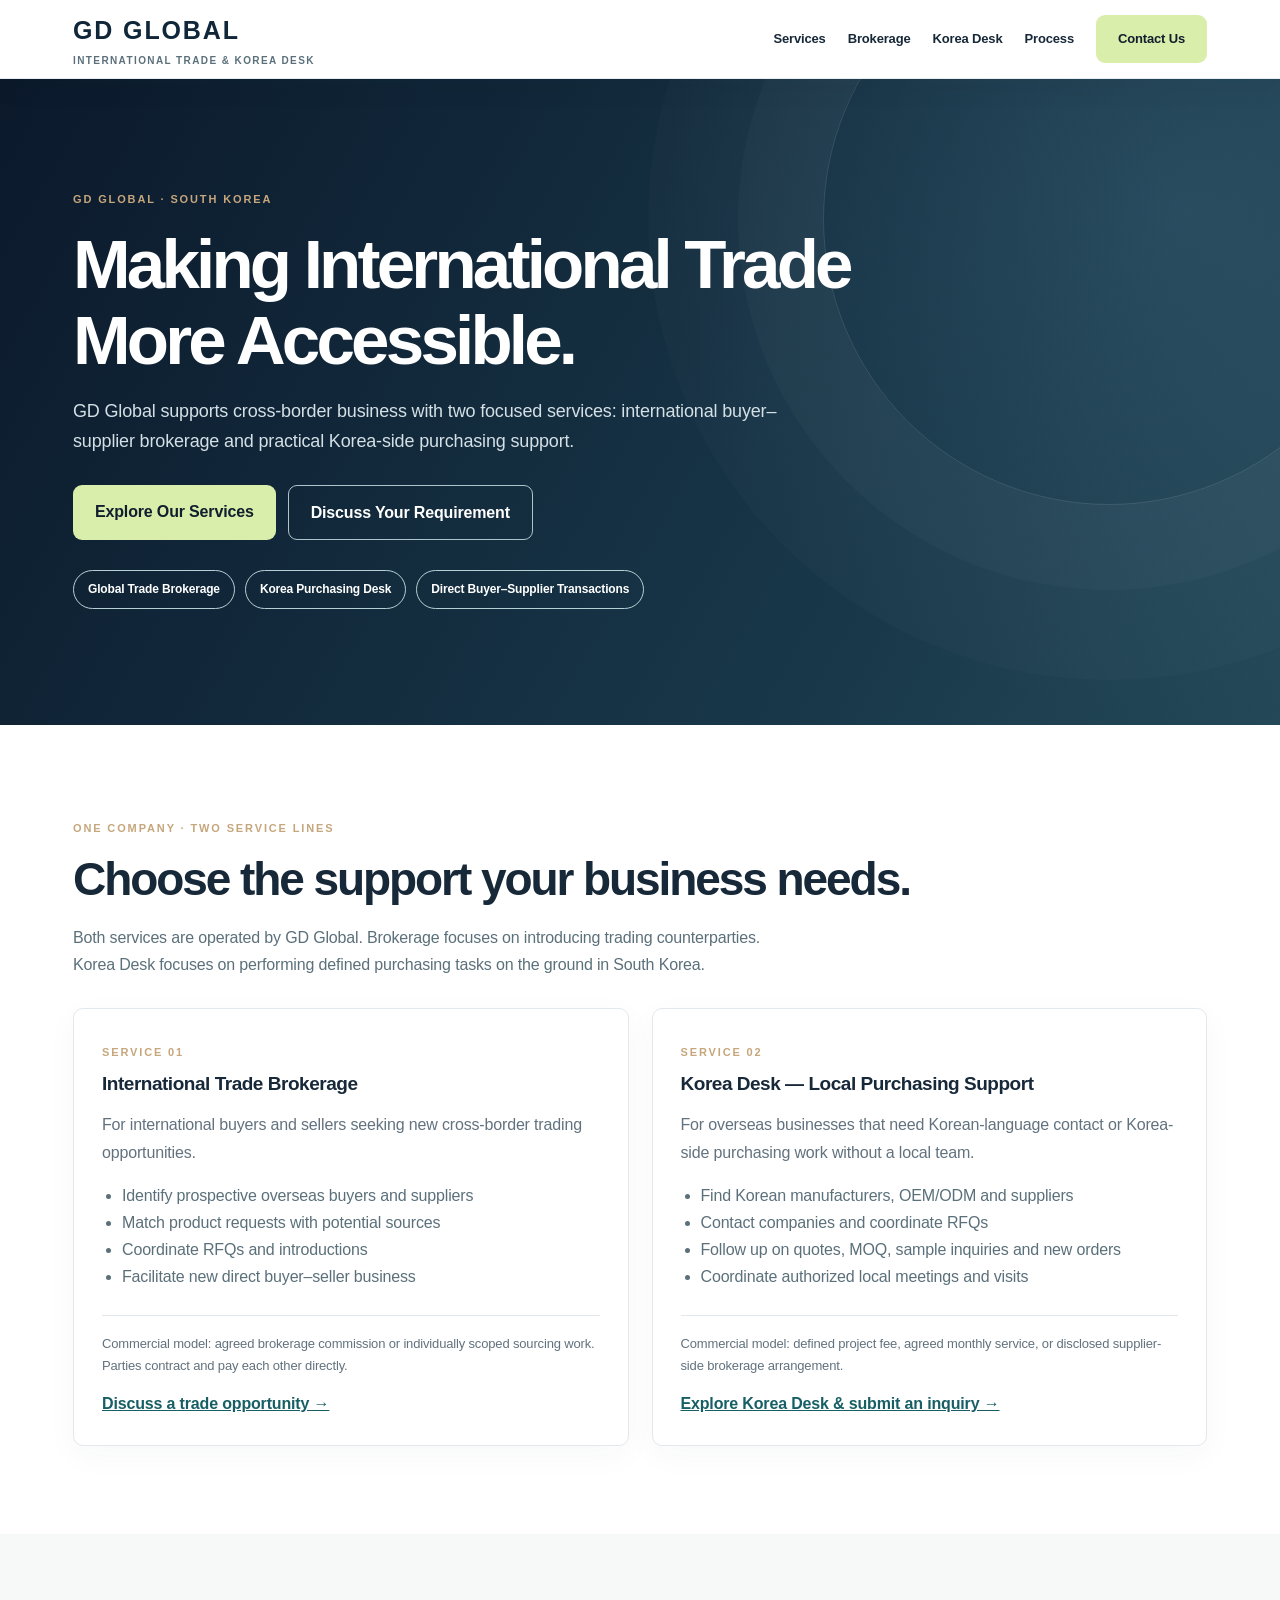
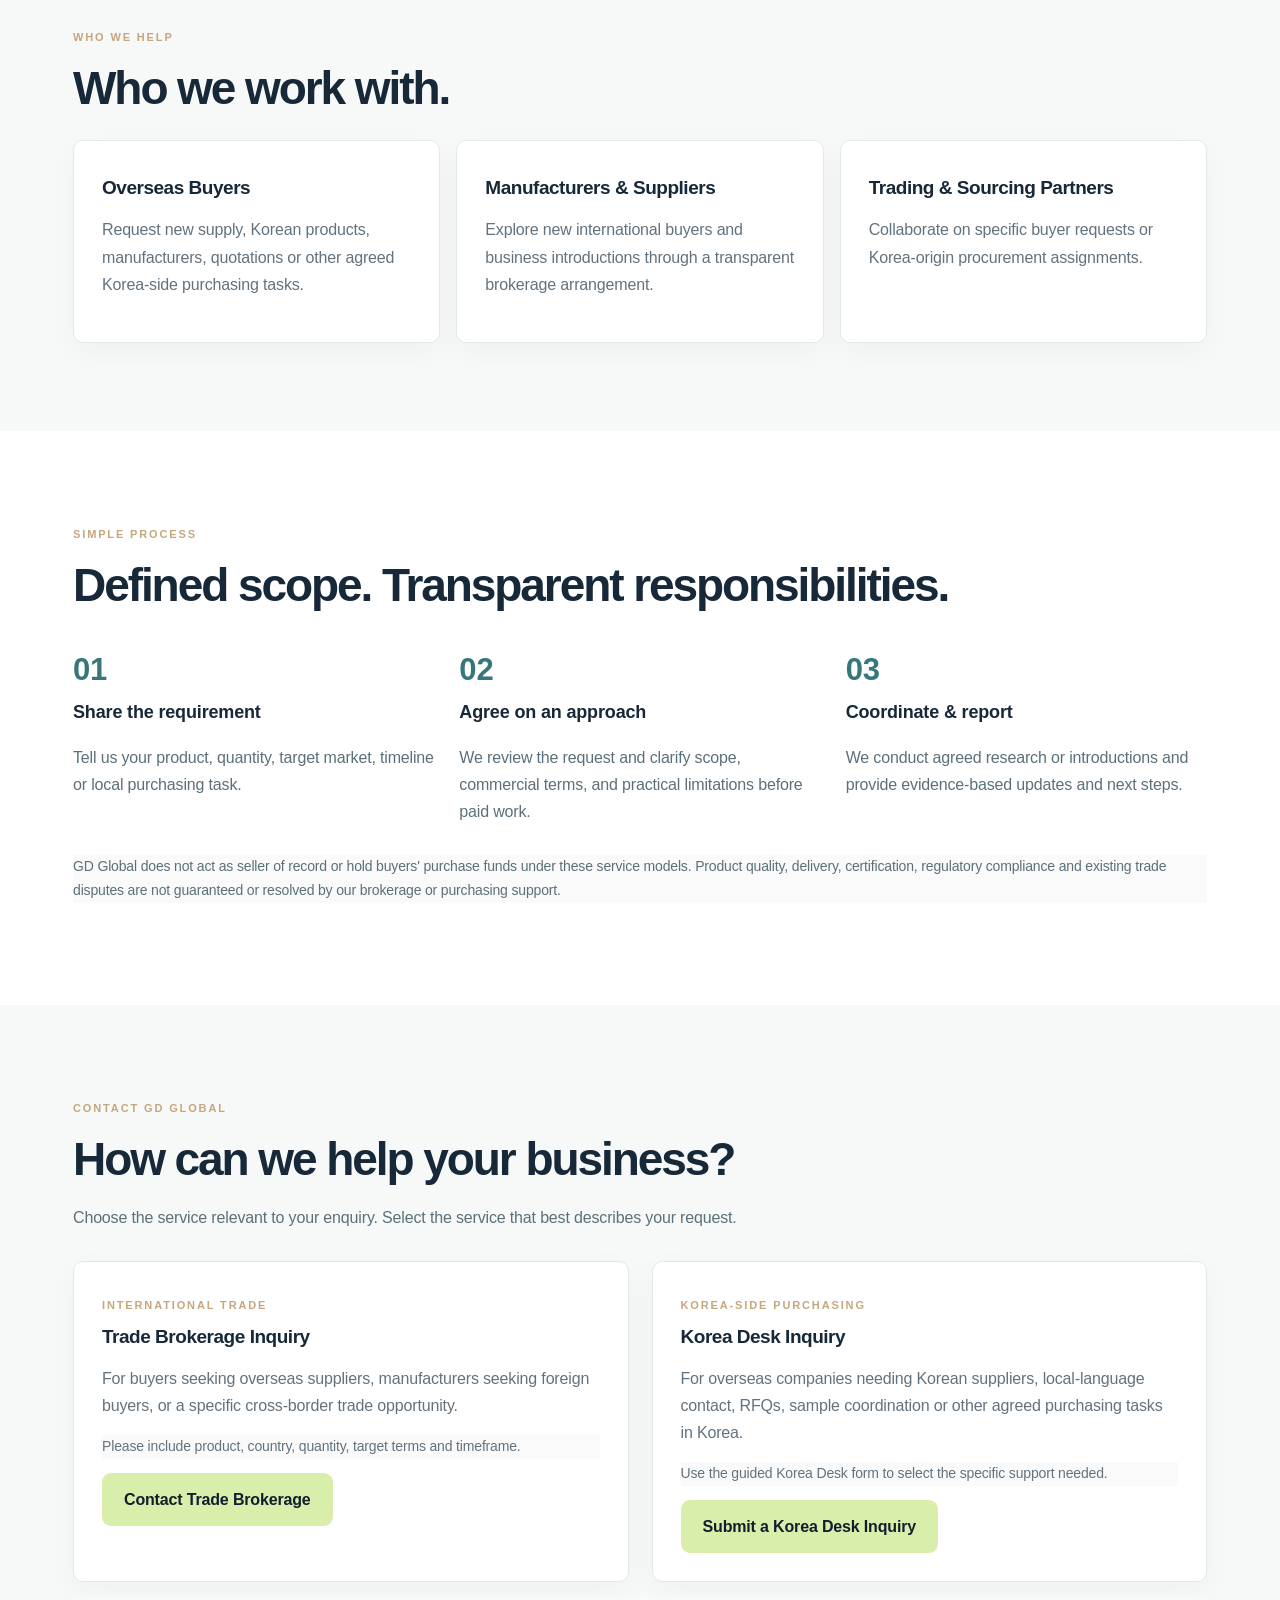
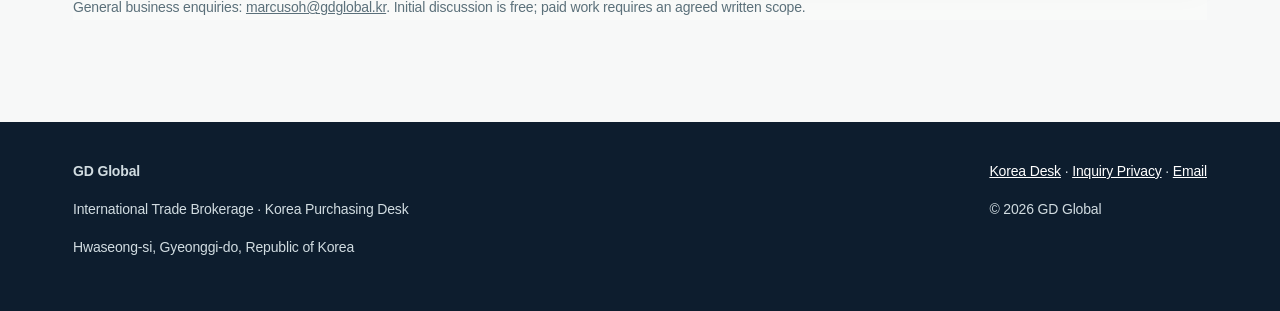
==== index.html @ 54565431 "Apply shared refined GD Global brand theme: index.html" ====
<!doctype html><html lang="en"><head><meta charset="utf-8"><meta name="viewport" content="width=device-width,initial-scale=1">
<title>GD Global | Trade Brokerage & Korea Purchasing Desk</title>
<meta name="description" content="GD Global connects international buyers and suppliers through trade brokerage and provides Korea-side supplier sourcing, RFQs and purchasing coordination through Korea Desk.">
<link rel="canonical" href="https://www.gdglobal.kr/"><meta name="robots" content="index,follow"><link rel="icon" href="/favicon.svg" type="image/svg+xml">
<meta property="og:type" content="website"><meta property="og:title" content="GD Global | Global Trade Brokerage & Korea Desk"><meta property="og:description" content="One company, two clear services: international trade brokerage and practical Korea-side purchasing support."><meta property="og:url" content="https://www.gdglobal.kr/">
<script type="application/ld+json">{"@context":"https://schema.org","@type":"Organization","name":"GD Global","url":"https://www.gdglobal.kr/","email":"marcusoh@gdglobal.kr","address":{"@type":"PostalAddress","addressLocality":"Hwaseong-si","addressRegion":"Gyeonggi-do","addressCountry":"KR"},"hasOfferCatalog":{"@type":"OfferCatalog","name":"GD Global Services","itemListElement":[{"@type":"OfferCatalog","name":"International Trade Brokerage"},{"@type":"OfferCatalog","name":"Korea Desk — Purchasing Support"}]}}</script>
<style>
:root{--ink:#15313e;--navy:#0e2734;--muted:#5b707a;--paper:#f5f8f7;--line:#dfe8e6;--green:#d9eeaa;--max:1110px}
*{box-sizing:border-box}html{scroll-behavior:smooth;scroll-padding-top:104px}body{margin:0;color:var(--ink);font:16px/1.66 system-ui,-apple-system,"Segoe UI",sans-serif}a{color:inherit}button,input,select,textarea{font:inherit}.wrap{max-width:var(--max);margin:auto;padding:0 24px}header{position:fixed;inset:0 0 auto 0;width:100%;background:rgba(255,255,255,.97);z-index:1000;border-bottom:1px solid var(--line);box-shadow:0 4px 22px rgba(14,39,52,.08);backdrop-filter:blur(12px)}body{padding-top:78px}.nav{min-height:78px;display:flex;align-items:center;justify-content:space-between;gap:20px}.brand{font-size:25px;font-weight:850;text-decoration:none;letter-spacing:-.06em;white-space:nowrap}.brand small{display:block;font-size:10px;letter-spacing:.15em;color:var(--muted);font-weight:700}.links{display:flex;gap:22px;align-items:center}.links a{text-decoration:none;font-size:13px;font-weight:760;white-space:nowrap}.links a:hover{color:#277a74}.links a:focus-visible,.btn:focus-visible{outline:3px solid #347f81;outline-offset:4px}.btn{display:inline-block;background:var(--green);padding:13px 22px;border-radius:9px;color:var(--navy);font-weight:800;text-decoration:none}.btn.alt{background:transparent;color:#fff;border:1px solid #abc5cb}.hero{background:linear-gradient(120deg,#0b2734,#205265);color:#fff;padding:90px 0 96px}.eyebrow{letter-spacing:.14em;text-transform:uppercase;color:#c7e99d;font-weight:800;font-size:12px}h1{font-size:clamp(42px,6.5vw,75px);line-height:1.08;letter-spacing:-.06em;max-width:840px;margin:17px 0}h2{font-size:clamp(30px,4vw,47px);line-height:1.15;letter-spacing:-.045em;margin:12px 0 18px}h3{font-size:23px;line-height:1.26;letter-spacing:-.03em}.hero p{font-size:19px;color:#d8e7e7;max-width:725px}.actions{display:flex;gap:12px;flex-wrap:wrap;margin-top:28px}.section{padding:74px 0}.light{background:var(--paper)}.intro{max-width:730px;color:var(--muted)}.pills{display:flex;gap:10px;flex-wrap:wrap;margin-top:30px}.pill{display:inline-block;padding:8px 14px;border:1px solid #b4d0d5;border-radius:40px;font-size:12px;font-weight:700}.grid2{display:grid;grid-template-columns:1fr 1fr;gap:23px;margin-top:30px}.grid3{display:grid;grid-template-columns:repeat(3,1fr);gap:16px;margin-top:25px}.card{background:#fff;border:1px solid var(--line);border-radius:15px;padding:29px}.card h3{margin:7px 0 12px}.card p,.card li{color:var(--muted)}.card ul{padding-left:20px}.tag{letter-spacing:.12em;font-size:11px;font-weight:850;color:#34716e;text-transform:uppercase}.card-link{font-weight:800;color:#175f64}.scope{border-top:1px solid var(--line);margin-top:24px;padding-top:17px;font-size:13px;color:var(--muted)}.steps{display:grid;grid-template-columns:repeat(3,1fr);gap:25px;margin-top:32px}.step b{font-size:31px;color:#35777b;display:block}.step strong{display:block;font-size:18px}.step p{color:var(--muted)}.contact{background:#f2f7ef;border:1px solid #d8e6d6;border-radius:17px;padding:34px;margin-top:32px;display:flex;justify-content:space-between;align-items:center;gap:20px}.note{color:var(--muted);font-size:14px}footer{background:var(--navy);color:#d6e4e8;padding:38px 0;font-size:14px}footer a{color:#fff}.foot{display:flex;justify-content:space-between;gap:30px;flex-wrap:wrap}.mobile{display:none}@media(max-width:820px){body{padding-top:78px}.links{gap:12px}.links a:not(.primary){display:none}.grid2,.grid3,.steps{grid-template-columns:1fr}.hero{padding:67px 0}.section{padding:50px 0}.contact{display:block}.contact .btn{margin-top:12px}}@media(max-width:440px){.links .primary{font-size:12px;padding:9px 12px}.brand{font-size:22px}}
</style><style id="inquiry-modal-css">dialog#inquiryDialog{border:0;border-radius:18px;max-width:min(620px,calc(100vw - 26px));width:100%;padding:0;box-shadow:0 25px 85px #061e2b77;color:#15313e}dialog#inquiryDialog::backdrop{background:#041f2b99}.inq-inner{padding:28px}.inq-head{display:flex;justify-content:space-between;gap:18px;align-items:flex-start}.inq-close{border:1px solid #d4e1e4;border-radius:9px;background:white;padding:5px 12px;font-size:22px;cursor:pointer}.inq-field{display:block;font-weight:700;font-size:13px;margin:12px 0 5px}.inq-inner input,.inq-inner select,.inq-inner textarea{width:100%;border:1px solid #b7cbd0;border-radius:8px;padding:10px;font:inherit}.inq-inner textarea{min-height:95px}.inq-actions{display:flex;gap:10px;align-items:center;margin-top:16px}.inq-submit{background:#d9eeaa;color:#102b3a;border:0;border-radius:9px;padding:13px 22px;cursor:pointer;font-weight:800}.inq-status{font-size:13px;margin:13px 0}.inq-small{font-size:12px;color:#657980}.inq-hp{position:absolute;left:-9999px}.inq-inner h2{font-size:26px;margin:0}.inq-inner p{margin:7px 0}@media(max-width:500px){.inq-inner{padding:18px}}</style><link rel="stylesheet" href="/gd-global-theme-20261029.css?v=20261029-2"></head><body>
<div id="top"></div><header><div class="wrap nav"><a class="brand" href="#top">GD GLOBAL<small>INTERNATIONAL TRADE & KOREA DESK</small></a><div class="links"><a href="#services">Services</a><a href="#brokerage">Brokerage</a><a href="#korea-desk">Korea Desk</a><a href="#how">Process</a><a class="btn primary" href="#contact">Contact Us</a></div></div></header>
<main><section class="hero"><div class="wrap"><div class="eyebrow">GD Global · South Korea</div><h1>Making International Trade More Accessible.</h1><p>GD Global supports cross-border business with two focused services: international buyer–supplier brokerage and practical Korea-side purchasing support.</p><div class="actions"><a class="btn" href="#services">Explore Our Services</a><a class="btn alt" href="#contact">Discuss Your Requirement</a></div><div class="pills"><span class="pill">Global Trade Brokerage</span><span class="pill">Korea Purchasing Desk</span><span class="pill">Direct Buyer–Supplier Transactions</span></div></div></section>
<section class="section" id="services"><div class="wrap"><span class="tag">ONE COMPANY · TWO SERVICE LINES</span><h2>Choose the support your business needs.</h2><p class="intro">Both services are operated by GD Global. Brokerage focuses on introducing trading counterparties. Korea Desk focuses on performing defined purchasing tasks on the ground in South Korea.</p><div class="grid2"><article class="card" id="brokerage"><span class="tag">SERVICE 01</span><h3>International Trade Brokerage</h3><p>For international buyers and sellers seeking new cross-border trading opportunities.</p><ul><li>Identify prospective overseas buyers and suppliers</li><li>Match product requests with potential sources</li><li>Coordinate RFQs and introductions</li><li>Facilitate new direct buyer–seller business</li></ul><p class="scope">Commercial model: agreed brokerage commission or individually scoped sourcing work. Parties contract and pay each other directly.</p><a class="card-link" href="#brokerage-inquiry">Discuss a trade opportunity →</a></article>
<article class="card" id="korea-desk"><span class="tag">SERVICE 02</span><h3>Korea Desk — Local Purchasing Support</h3><p>For overseas businesses that need Korean-language contact or Korea-side purchasing work without a local team.</p><ul><li>Find Korean manufacturers, OEM/ODM and suppliers</li><li>Contact companies and coordinate RFQs</li><li>Follow up on quotes, MOQ, sample inquiries and new orders</li><li>Coordinate authorized local meetings and visits</li></ul><p class="scope">Commercial model: defined project fee, agreed monthly service, or disclosed supplier-side brokerage arrangement.</p><a class="card-link" href="/korea-desk/">Explore Korea Desk & submit an inquiry →</a></article></div></div></section>
<section class="section light" id="who"><div class="wrap"><span class="tag">WHO WE HELP</span><h2>Who we work with.</h2><div class="grid3"><article class="card"><h3>Overseas Buyers</h3><p>Request new supply, Korean products, manufacturers, quotations or other agreed Korea-side purchasing tasks.</p></article><article class="card"><h3>Manufacturers & Suppliers</h3><p>Explore new international buyers and business introductions through a transparent brokerage arrangement.</p></article><article class="card"><h3>Trading & Sourcing Partners</h3><p>Collaborate on specific buyer requests or Korea-origin procurement assignments.</p></article></div></div></section>
<section class="section" id="how"><div class="wrap"><span class="tag">SIMPLE PROCESS</span><h2>Defined scope. Transparent responsibilities.</h2><div class="steps"><div class="step"><b>01</b><strong>Share the requirement</strong><p>Tell us your product, quantity, target market, timeline or local purchasing task.</p></div><div class="step"><b>02</b><strong>Agree on an approach</strong><p>We review the request and clarify scope, commercial terms, and practical limitations before paid work.</p></div><div class="step"><b>03</b><strong>Coordinate & report</strong><p>We conduct agreed research or introductions and provide evidence-based updates and next steps.</p></div></div><p class="note">GD Global does not act as seller of record or hold buyers' purchase funds under these service models. Product quality, delivery, certification, regulatory compliance and existing trade disputes are not guaranteed or resolved by our brokerage or purchasing support.</p></div></section>
<section class="section light" id="contact"><div class="wrap"><span class="tag">CONTACT GD GLOBAL</span><h2>How can we help your business?</h2><p class="intro">Choose the service relevant to your enquiry. Select the service that best describes your request.</p><div class="grid2">
<article class="card" id="brokerage-inquiry"><span class="tag">INTERNATIONAL TRADE</span><h3>Trade Brokerage Inquiry</h3><p>For buyers seeking overseas suppliers, manufacturers seeking foreign buyers, or a specific cross-border trade opportunity.</p><p class="note">Please include product, country, quantity, target terms and timeframe.</p><a class="btn" href="#brokerage-inquiry" data-inquiry="Trade Brokerage">Contact Trade Brokerage</a></article>
<article class="card" id="korea-desk-inquiry"><span class="tag">KOREA-SIDE PURCHASING</span><h3>Korea Desk Inquiry</h3><p>For overseas companies needing Korean suppliers, local-language contact, RFQs, sample coordination or other agreed purchasing tasks in Korea.</p><p class="note">Use the guided Korea Desk form to select the specific support needed.</p><a class="btn" href="/korea-desk/#request">Submit a Korea Desk Inquiry</a></article>
</div><p class="note">General business enquiries: <a href="mailto:marcusoh@gdglobal.kr">marcusoh@gdglobal.kr</a>. Initial discussion is free; paid work requires an agreed written scope.</p></div></section></main>
<footer><div class="wrap foot"><div><strong>GD Global</strong><p>International Trade Brokerage · Korea Purchasing Desk</p><p>Hwaseong-si, Gyeonggi-do, Republic of Korea</p></div><div><a href="/korea-desk/">Korea Desk</a> · <a href="/business-inquiry-privacy.html">Inquiry Privacy</a> · <a href="mailto:marcusoh@gdglobal.kr">Email</a><p>© 2026 GD Global</p></div></div></footer><dialog id="inquiryDialog" aria-labelledby="inqTitle"><div class="inq-inner"><div class="inq-head"><div><span class="tag">GD GLOBAL · BUSINESS INQUIRY</span><h2 id="inqTitle">Send an Inquiry</h2><p class="inq-small">Send directly from this website — no Outlook or email application required.</p></div><button class="inq-close" type="button" id="inqClose" aria-label="Close inquiry form">×</button></div><form id="businessInquiry"><input type="hidden" name="_subject" id="inqSubject"><input type="hidden" name="Service" id="inqService"><input type="hidden" name="_url" value="https://www.gdglobal.kr/"><input class="inq-hp" type="text" name="_honey" tabindex="-1" autocomplete="off"><label class="inq-field" for="inqCompany">Company *</label><input id="inqCompany" name="Company" required maxlength="140" autocomplete="organization"><label class="inq-field" for="inqEmail">Business email *</label><input type="email" id="inqEmail" name="email" required maxlength="160" autocomplete="email"><label class="inq-field" for="inqCountry">Country *</label><input id="inqCountry" name="Country" required maxlength="80"><label class="inq-field" for="inqRole">I am *</label><select id="inqRole" name="Inquiry type" required><option value="">Select</option><option>Buyer seeking supply</option><option>Supplier seeking new buyers</option><option>Business collaboration</option><option>Other business inquiry</option></select><label class="inq-field" for="inqMessage">Product / sourcing requirement / quantity / timing *</label><textarea id="inqMessage" name="Message" required maxlength="3000" placeholder="Tell us what you need. Please do not include confidential drawings or personal identifiers."></textarea><label class="inq-small"><input type="checkbox" required style="width:auto;margin-right:5px">I agree to have this inquiry processed by GD Global and its form-delivery provider for a business response.</label><div class="inq-actions"><button class="inq-submit" type="submit" id="inqSubmit">Send Inquiry</button><span class="inq-small">Free initial inquiry</span></div><p class="inq-status" id="inqStatus" role="status" aria-live="polite"></p><p class="inq-small">Submitted information is transmitted to Web3Forms for email forwarding to GD Global. <a href="/business-inquiry-privacy.html">Privacy information</a>.</p></form></div></dialog><script id="inquiry-modal-js">(function(){const dlg=document.getElementById('inquiryDialog'),f=document.getElementById('businessInquiry'),status=document.getElementById('inqStatus'),btn=document.getElementById('inqSubmit');function open(service){document.getElementById('inqService').value=service;document.getElementById('inqSubject').value='GD Global - '+service+' Inquiry';document.getElementById('inqTitle').textContent=service+' Inquiry';status.textContent='';dlg.showModal();}document.querySelectorAll('[data-inquiry]').forEach(el=>el.addEventListener('click',e=>{e.preventDefault();open(el.getAttribute('data-inquiry'));}));document.getElementById('inqClose').addEventListener('click',()=>dlg.close());dlg.addEventListener('click',e=>{if(e.target===dlg)dlg.close()});f.addEventListener('submit',async e=>{e.preventDefault();if(!f.reportValidity())return;btn.disabled=true;btn.textContent='Sending…';status.textContent='Submitting your request…';try{const fd=new FormData(f),body={access_key:'37063a19-4ee0-4a8c-8a2b-c687e016427e'};for(const [k,v] of fd.entries())body[k]=v;body.subject=body._subject;const res=await fetch('https://api.web3forms.com/submit',{method:'POST',headers:{'Content-Type':'application/json','Accept':'application/json'},body:JSON.stringify(body)});const data=await res.json();if(!res.ok||data.success!==true)throw Error('Not accepted');status.textContent='Request sent to the form service. Please check your email for a reply from GD Global.';f.reset();}catch(err){status.textContent='Unable to submit. Please email marcusoh@gdglobal.kr directly. No message was confirmed delivered.';}finally{btn.disabled=false;btn.textContent='Send Inquiry';}});})();</script></body></html>
---- gd-global-theme-20261029.css ----
/* GD Global unified premium visual identity - 2026-10-29 */
:root{--navy:#101e2e;--blue:#284e66;--ink:#172839;--cream:#f6f7f7;--line:#e2e8eb;--accent:#c5a47a}
html{scroll-behavior:smooth}body{font-family:Inter,"Segoe UI",Arial,sans-serif!important;line-height:1.7;letter-spacing:-.01em;color:var(--ink);-webkit-font-smoothing:antialiased;background:#fff}
header{background:rgba(255,255,255,.96)!important;border-bottom:1px solid #e7ecee!important;box-shadow:0 6px 32px rgba(12,30,47,.05)!important;backdrop-filter:blur(14px)}
.wrap{max-width:1190px!important;padding-left:28px!important;padding-right:28px!important}
.brand{font-weight:850!important;letter-spacing:.075em!important;color:#102639!important}.brand small{letter-spacing:.14em!important;font-weight:550!important}
.hero{background:radial-gradient(circle at 92% 20%,rgba(83,121,144,.28),transparent 40%),linear-gradient(120deg,#0b192b,#18384a 70%,#244858)!important;color:#fff!important;position:relative;overflow:hidden;padding-top:112px!important;padding-bottom:116px!important}
.hero:before{content:"";position:absolute;right:-115px;top:-145px;width:570px;height:570px;border:1px solid rgba(255,255,255,.12);border-radius:50%;box-shadow:0 0 0 85px rgba(255,255,255,.025),0 0 0 175px rgba(255,255,255,.015);pointer-events:none}
.hero .wrap{position:relative;z-index:1}
.hero h1{font-size:clamp(41px,5.4vw,72px)!important;letter-spacing:-.055em!important;line-height:1.1!important;font-weight:760!important;max-width:880px}
.hero p{color:#d4e0e5!important;font-size:18px!important;max-width:720px}
.eyebrow,.tag{color:#c6a67c!important;letter-spacing:.17em!important;font-size:11px!important;font-weight:800!important}
.section{padding-top:88px!important;padding-bottom:88px!important}.light,.section.light{background:#f7f8f8!important}
h2{font-size:clamp(30px,3.6vw,46px)!important;letter-spacing:-.045em!important;line-height:1.18!important;font-weight:760!important}
.grid{gap:20px!important}.card{border-radius:10px!important;border:1px solid #e2e8eb!important;box-shadow:0 9px 32px rgba(23,46,62,.035)!important;padding:28px!important;transition:transform .2s,box-shadow .2s!important;background:#fff!important}
.card:hover{transform:translateY(-4px);box-shadow:0 18px 44px rgba(19,41,57,.09)!important}
.card h3{font-size:19px;letter-spacing:-.025em}.card p{color:#62727e!important}
.cta,.button,button[type=submit]{background:#cfb089!important;color:#18293a!important;border-radius:5px!important;font-weight:800!important;box-shadow:0 7px 20px rgba(10,25,40,.08);transition:background .2s,transform .2s}
.cta:hover,.button:hover,button[type=submit]:hover{background:#e1c49f!important;transform:translateY(-1px)}
.panel{border:1px solid #e0e7eb!important;border-radius:12px!important;box-shadow:0 20px 55px rgba(16,38,56,.055)!important}
input:not([type=checkbox]),textarea,select{border-radius:6px!important;border:1px solid #cbd8df!important;background:#fdfefe!important}
input:focus,textarea:focus,select:focus{outline:2px solid rgba(196,164,122,.32)!important;outline-offset:1px}
.note{border-left-color:#c5a47a!important;background:#f9faf9!important}
footer{background:#0d1d2e!important;color:#d1dce1!important}
a:focus-visible,button:focus-visible{outline:3px solid #c5a47a;outline-offset:3px}
@media(max-width:900px){.grid{grid-template-columns:repeat(2,minmax(0,1fr))}}
@media(max-width:750px){.wrap{padding-left:20px!important;padding-right:20px!important}.hero{padding-top:74px!important;padding-bottom:80px!important}.hero h1{font-size:clamp(36px,10vw,52px)!important}.hero p{font-size:16px!important}.hero:before{width:290px;height:290px;right:-170px;top:-60px}.section{padding-top:55px!important;padding-bottom:55px!important}.grid,.steps,.two{grid-template-columns:1fr!important}.card{padding:24px!important}}
@media(prefers-reduced-motion:reduce){*{transition:none!important;scroll-behavior:auto!important}}
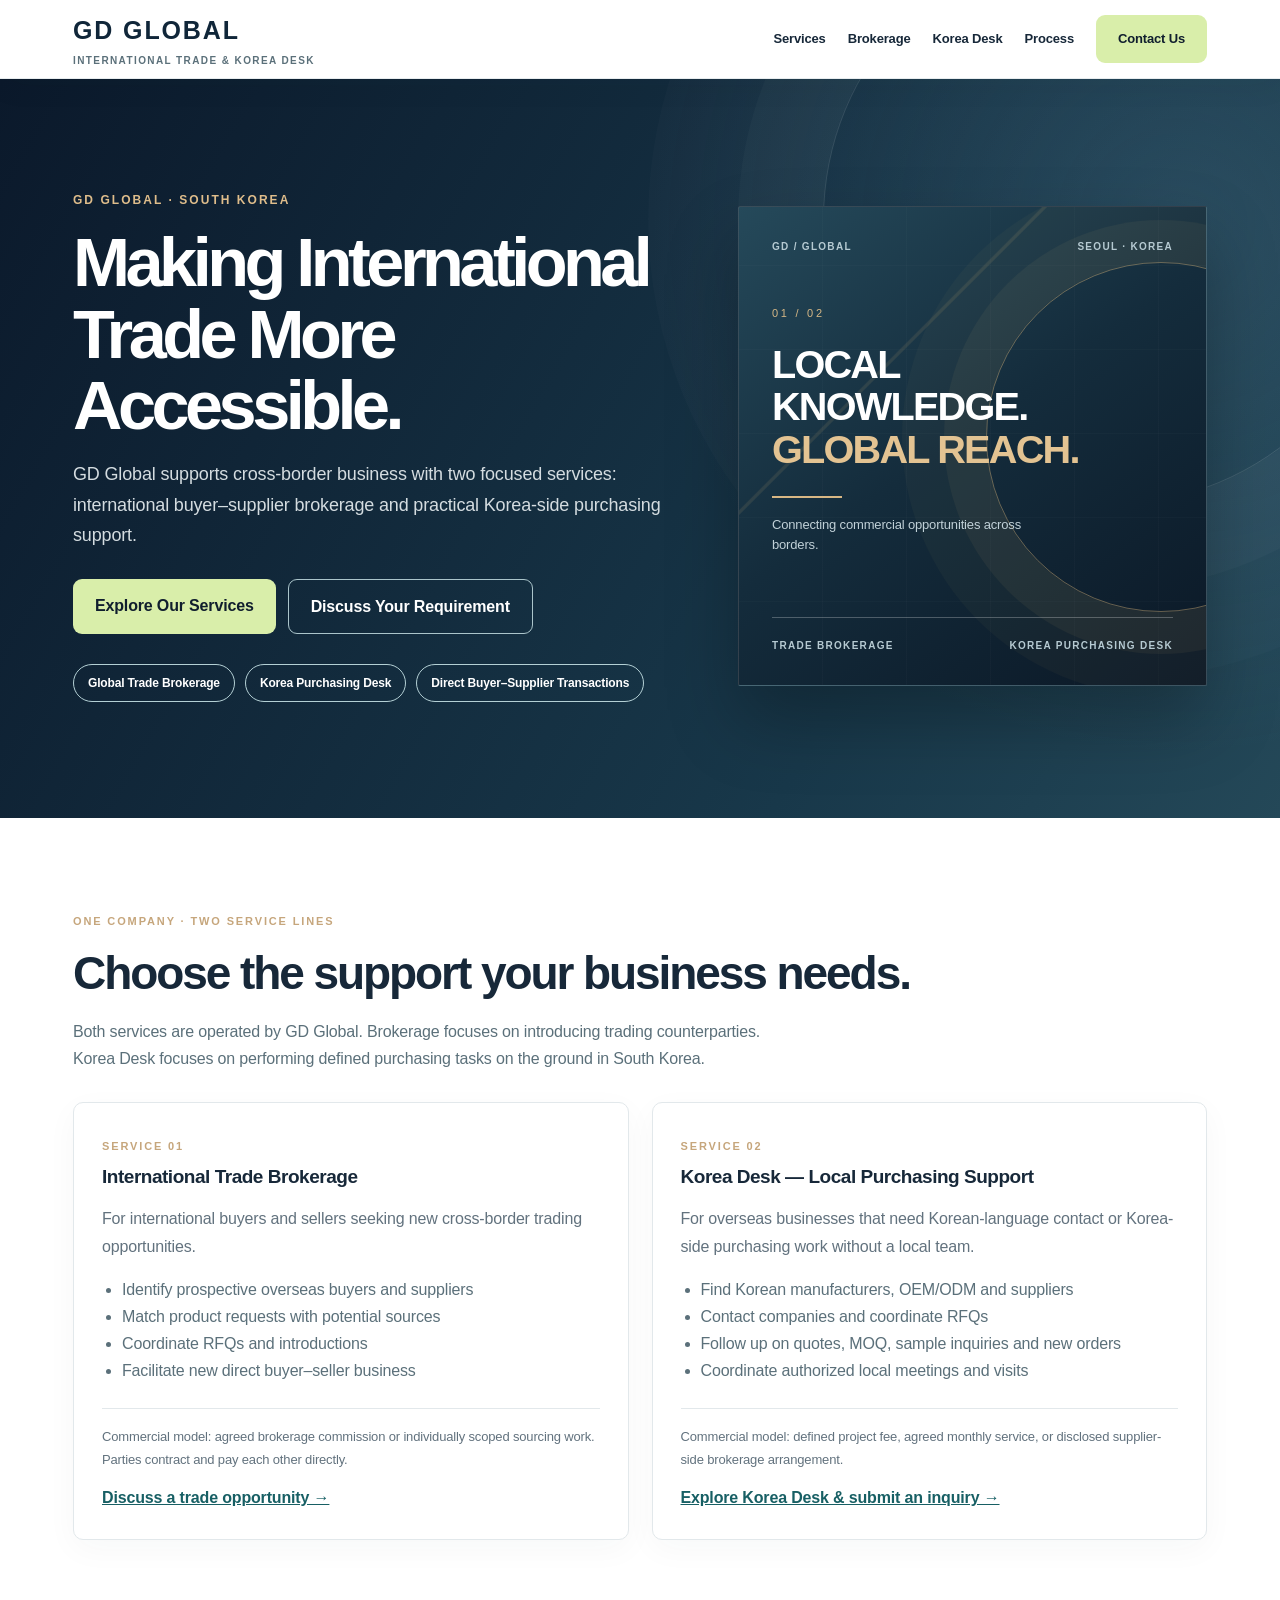
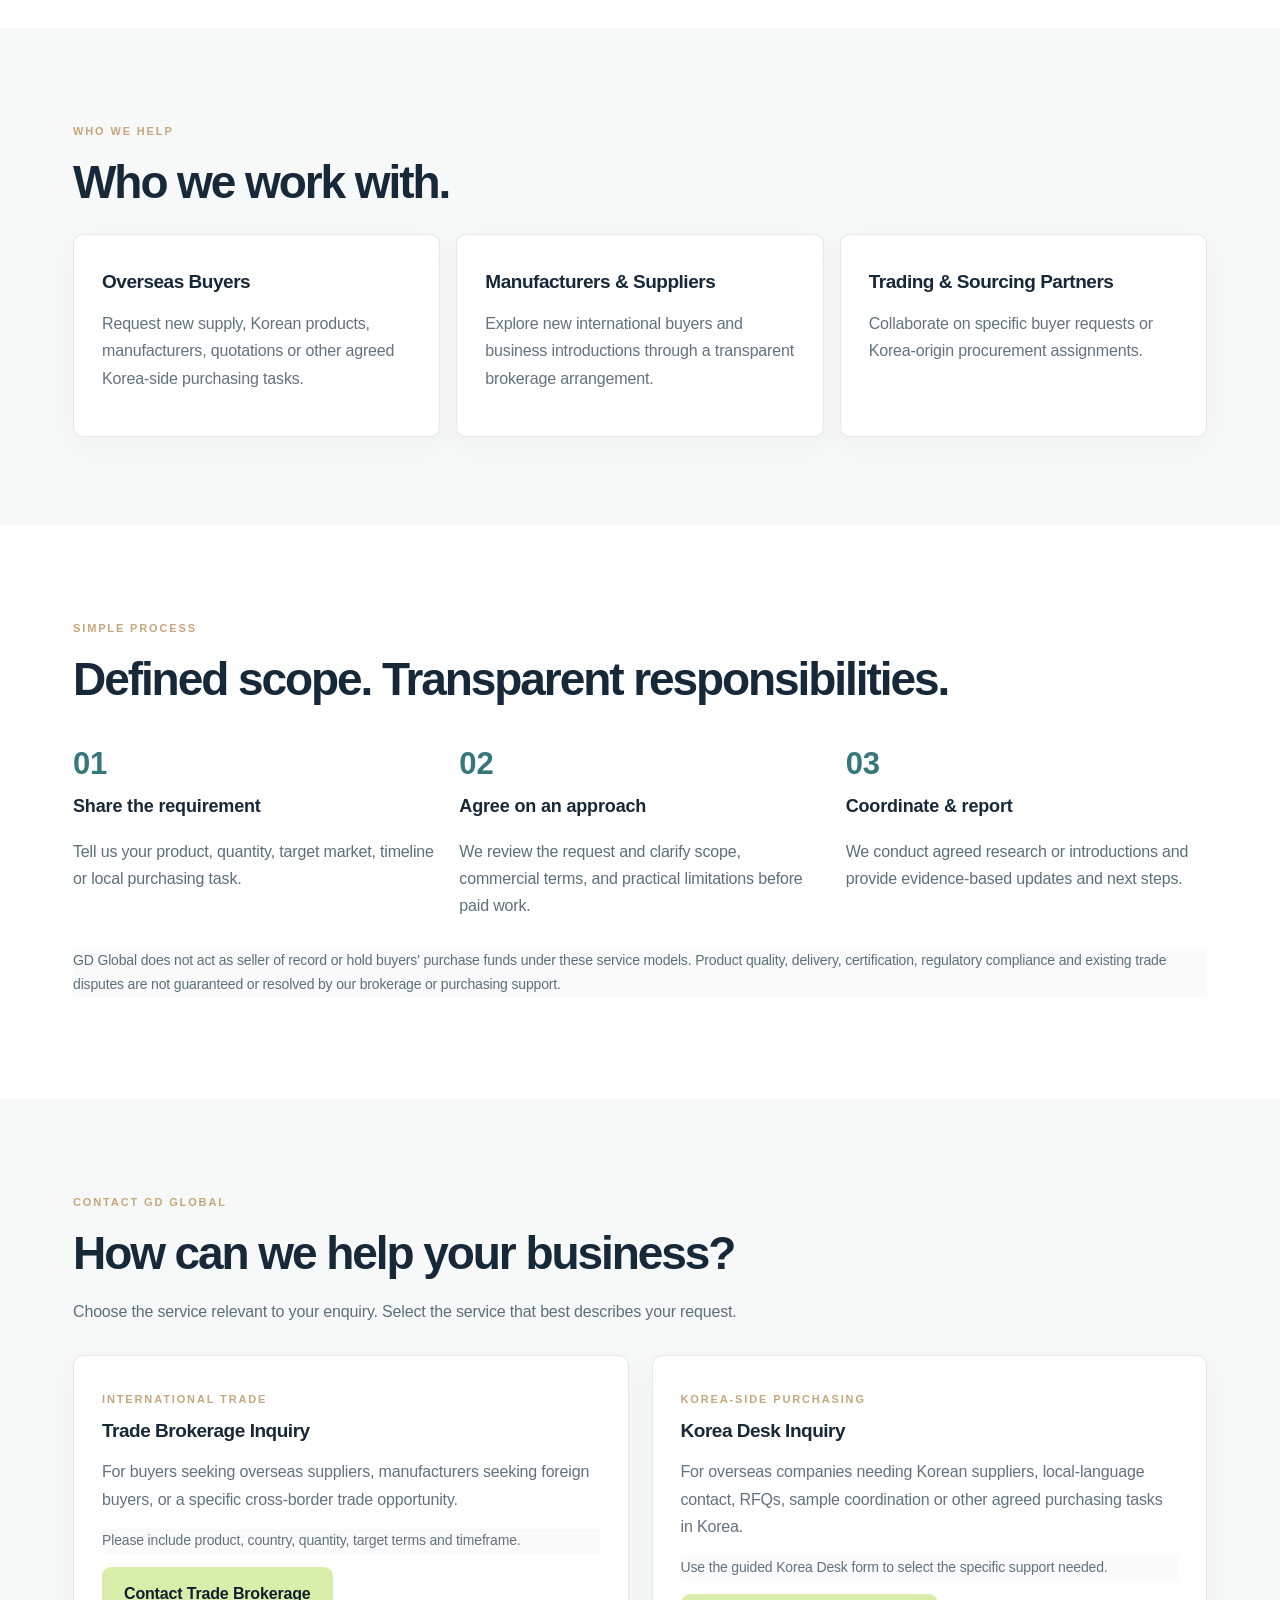
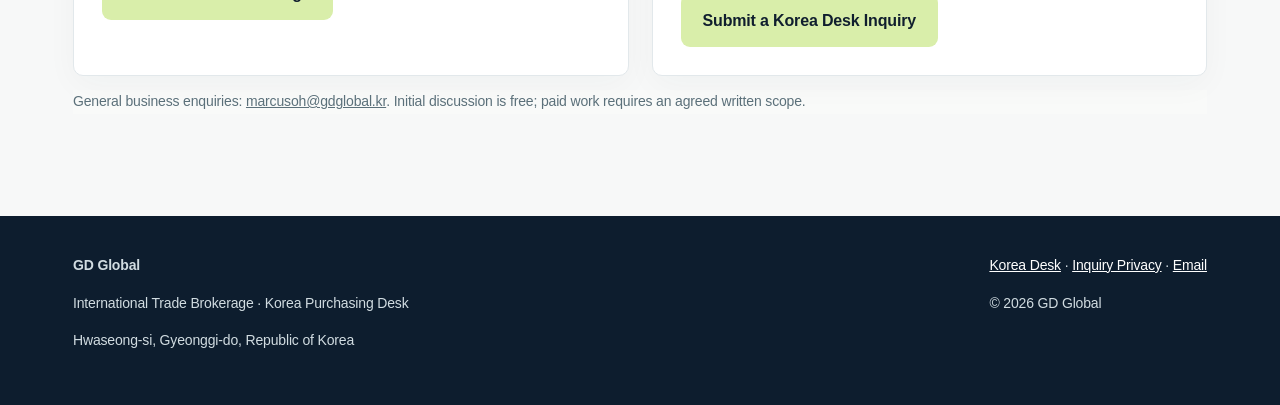
==== commit 24b4fce3: "Add distinctive editorial split hero and visual identity to index.html" ====
--- a/index.html
+++ b/index.html
@@ -7,9 +7,28 @@
 <style>
 :root{--ink:#15313e;--navy:#0e2734;--muted:#5b707a;--paper:#f5f8f7;--line:#dfe8e6;--green:#d9eeaa;--max:1110px}
 *{box-sizing:border-box}html{scroll-behavior:smooth;scroll-padding-top:104px}body{margin:0;color:var(--ink);font:16px/1.66 system-ui,-apple-system,"Segoe UI",sans-serif}a{color:inherit}button,input,select,textarea{font:inherit}.wrap{max-width:var(--max);margin:auto;padding:0 24px}header{position:fixed;inset:0 0 auto 0;width:100%;background:rgba(255,255,255,.97);z-index:1000;border-bottom:1px solid var(--line);box-shadow:0 4px 22px rgba(14,39,52,.08);backdrop-filter:blur(12px)}body{padding-top:78px}.nav{min-height:78px;display:flex;align-items:center;justify-content:space-between;gap:20px}.brand{font-size:25px;font-weight:850;text-decoration:none;letter-spacing:-.06em;white-space:nowrap}.brand small{display:block;font-size:10px;letter-spacing:.15em;color:var(--muted);font-weight:700}.links{display:flex;gap:22px;align-items:center}.links a{text-decoration:none;font-size:13px;font-weight:760;white-space:nowrap}.links a:hover{color:#277a74}.links a:focus-visible,.btn:focus-visible{outline:3px solid #347f81;outline-offset:4px}.btn{display:inline-block;background:var(--green);padding:13px 22px;border-radius:9px;color:var(--navy);font-weight:800;text-decoration:none}.btn.alt{background:transparent;color:#fff;border:1px solid #abc5cb}.hero{background:linear-gradient(120deg,#0b2734,#205265);color:#fff;padding:90px 0 96px}.eyebrow{letter-spacing:.14em;text-transform:uppercase;color:#c7e99d;font-weight:800;font-size:12px}h1{font-size:clamp(42px,6.5vw,75px);line-height:1.08;letter-spacing:-.06em;max-width:840px;margin:17px 0}h2{font-size:clamp(30px,4vw,47px);line-height:1.15;letter-spacing:-.045em;margin:12px 0 18px}h3{font-size:23px;line-height:1.26;letter-spacing:-.03em}.hero p{font-size:19px;color:#d8e7e7;max-width:725px}.actions{display:flex;gap:12px;flex-wrap:wrap;margin-top:28px}.section{padding:74px 0}.light{background:var(--paper)}.intro{max-width:730px;color:var(--muted)}.pills{display:flex;gap:10px;flex-wrap:wrap;margin-top:30px}.pill{display:inline-block;padding:8px 14px;border:1px solid #b4d0d5;border-radius:40px;font-size:12px;font-weight:700}.grid2{display:grid;grid-template-columns:1fr 1fr;gap:23px;margin-top:30px}.grid3{display:grid;grid-template-columns:repeat(3,1fr);gap:16px;margin-top:25px}.card{background:#fff;border:1px solid var(--line);border-radius:15px;padding:29px}.card h3{margin:7px 0 12px}.card p,.card li{color:var(--muted)}.card ul{padding-left:20px}.tag{letter-spacing:.12em;font-size:11px;font-weight:850;color:#34716e;text-transform:uppercase}.card-link{font-weight:800;color:#175f64}.scope{border-top:1px solid var(--line);margin-top:24px;padding-top:17px;font-size:13px;color:var(--muted)}.steps{display:grid;grid-template-columns:repeat(3,1fr);gap:25px;margin-top:32px}.step b{font-size:31px;color:#35777b;display:block}.step strong{display:block;font-size:18px}.step p{color:var(--muted)}.contact{background:#f2f7ef;border:1px solid #d8e6d6;border-radius:17px;padding:34px;margin-top:32px;display:flex;justify-content:space-between;align-items:center;gap:20px}.note{color:var(--muted);font-size:14px}footer{background:var(--navy);color:#d6e4e8;padding:38px 0;font-size:14px}footer a{color:#fff}.foot{display:flex;justify-content:space-between;gap:30px;flex-wrap:wrap}.mobile{display:none}@media(max-width:820px){body{padding-top:78px}.links{gap:12px}.links a:not(.primary){display:none}.grid2,.grid3,.steps{grid-template-columns:1fr}.hero{padding:67px 0}.section{padding:50px 0}.contact{display:block}.contact .btn{margin-top:12px}}@media(max-width:440px){.links .primary{font-size:12px;padding:9px 12px}.brand{font-size:22px}}
-</style><style id="inquiry-modal-css">dialog#inquiryDialog{border:0;border-radius:18px;max-width:min(620px,calc(100vw - 26px));width:100%;padding:0;box-shadow:0 25px 85px #061e2b77;color:#15313e}dialog#inquiryDialog::backdrop{background:#041f2b99}.inq-inner{padding:28px}.inq-head{display:flex;justify-content:space-between;gap:18px;align-items:flex-start}.inq-close{border:1px solid #d4e1e4;border-radius:9px;background:white;padding:5px 12px;font-size:22px;cursor:pointer}.inq-field{display:block;font-weight:700;font-size:13px;margin:12px 0 5px}.inq-inner input,.inq-inner select,.inq-inner textarea{width:100%;border:1px solid #b7cbd0;border-radius:8px;padding:10px;font:inherit}.inq-inner textarea{min-height:95px}.inq-actions{display:flex;gap:10px;align-items:center;margin-top:16px}.inq-submit{background:#d9eeaa;color:#102b3a;border:0;border-radius:9px;padding:13px 22px;cursor:pointer;font-weight:800}.inq-status{font-size:13px;margin:13px 0}.inq-small{font-size:12px;color:#657980}.inq-hp{position:absolute;left:-9999px}.inq-inner h2{font-size:26px;margin:0}.inq-inner p{margin:7px 0}@media(max-width:500px){.inq-inner{padding:18px}}</style><link rel="stylesheet" href="/gd-global-theme-20261029.css?v=20261029-2"></head><body>
+</style><style id="inquiry-modal-css">dialog#inquiryDialog{border:0;border-radius:18px;max-width:min(620px,calc(100vw - 26px));width:100%;padding:0;box-shadow:0 25px 85px #061e2b77;color:#15313e}dialog#inquiryDialog::backdrop{background:#041f2b99}.inq-inner{padding:28px}.inq-head{display:flex;justify-content:space-between;gap:18px;align-items:flex-start}.inq-close{border:1px solid #d4e1e4;border-radius:9px;background:white;padding:5px 12px;font-size:22px;cursor:pointer}.inq-field{display:block;font-weight:700;font-size:13px;margin:12px 0 5px}.inq-inner input,.inq-inner select,.inq-inner textarea{width:100%;border:1px solid #b7cbd0;border-radius:8px;padding:10px;font:inherit}.inq-inner textarea{min-height:95px}.inq-actions{display:flex;gap:10px;align-items:center;margin-top:16px}.inq-submit{background:#d9eeaa;color:#102b3a;border:0;border-radius:9px;padding:13px 22px;cursor:pointer;font-weight:800}.inq-status{font-size:13px;margin:13px 0}.inq-small{font-size:12px;color:#657980}.inq-hp{position:absolute;left:-9999px}.inq-inner h2{font-size:26px;margin:0}.inq-inner p{margin:7px 0}@media(max-width:500px){.inq-inner{padding:18px}}</style><link rel="stylesheet" href="/gd-global-theme-20261029.css?v=20261029-2"><style id="gd-impact-20261029">
+.hero{min-height:660px!important;display:flex;align-items:center;overflow:hidden!important}
+.hero>.wrap{display:grid!important;grid-template-columns:minmax(0,1.12fr) minmax(330px,.88fr);gap:6%;align-items:center;width:100%}
+.hero .impact-hero-copy{position:relative;z-index:2}
+.hero h1{font-size:clamp(49px,5.35vw,78px)!important;line-height:1.04!important;max-width:680px!important;letter-spacing:-.066em!important}
+.hero .eyebrow{font-size:12px!important;color:#dfbd8b!important}
+.hero .impact-hero-copy>p{max-width:590px!important;color:#d4dce0!important}
+.impact-visual{height:480px;position:relative;overflow:hidden;border-radius:2px;background:linear-gradient(145deg,#25495a,#142c3c 48%,#0b1826);border:1px solid rgba(220,231,232,.19);box-shadow:0 35px 70px rgba(0,0,0,.26);padding:31px 33px;color:#fff;display:flex;flex-direction:column;justify-content:space-between;isolation:isolate}
+.impact-visual:before{content:"";position:absolute;inset:0;background:linear-gradient(135deg,transparent 0 32%,rgba(210,173,112,.12) 32.2% 32.5%,transparent 32.7%),repeating-linear-gradient(90deg,transparent 0 83px,rgba(255,255,255,.035) 84px),repeating-linear-gradient(0deg,transparent 0 83px,rgba(255,255,255,.035) 84px);z-index:-2}
+.impact-orbit{width:350px;height:350px;position:absolute;right:-130px;top:55px;border:1px solid rgba(221,184,124,.43);border-radius:50%;box-shadow:0 0 0 42px rgba(221,184,124,.06),0 0 0 84px rgba(221,184,124,.035);z-index:-1}
+.impact-top,.impact-bottom{display:flex;justify-content:space-between;gap:10px;font-size:10px;letter-spacing:.13em;color:#b6cad2;font-weight:700}
+.impact-bottom{border-top:1px solid rgba(255,255,255,.25);padding-top:19px}
+.impact-center{padding:20px 0}.impact-index{display:block;color:#d5b786;font-size:11px;letter-spacing:.25em;margin-bottom:20px}
+.impact-center strong{font-size:clamp(31px,3.1vw,46px);line-height:1.07;letter-spacing:-.045em;font-weight:800;display:block}
+.impact-center em{color:#e3c392;font-style:normal}
+.impact-line{height:2px;width:70px;background:#d8b784;margin:26px 0 17px}
+.impact-center p{max-width:290px!important;font-size:13px!important;color:#c1d1d8!important;line-height:1.55!important}
+@media(max-width:950px){.hero>.wrap{gap:3%;grid-template-columns:1fr 330px}.impact-visual{height:420px;padding:25px}.hero h1{font-size:clamp(39px,5vw,59px)!important}}
+@media(max-width:750px){.hero{min-height:unset!important}.hero>.wrap{display:block!important}.impact-visual{height:340px;margin-top:36px;padding:22px}.hero h1{font-size:clamp(40px,10vw,59px)!important}.impact-center strong{font-size:34px}.impact-center{padding:12px 0}.impact-center p{font-size:12px!important}}
+</style></head><body>
 <div id="top"></div><header><div class="wrap nav"><a class="brand" href="#top">GD GLOBAL<small>INTERNATIONAL TRADE & KOREA DESK</small></a><div class="links"><a href="#services">Services</a><a href="#brokerage">Brokerage</a><a href="#korea-desk">Korea Desk</a><a href="#how">Process</a><a class="btn primary" href="#contact">Contact Us</a></div></div></header>
-<main><section class="hero"><div class="wrap"><div class="eyebrow">GD Global · South Korea</div><h1>Making International Trade More Accessible.</h1><p>GD Global supports cross-border business with two focused services: international buyer–supplier brokerage and practical Korea-side purchasing support.</p><div class="actions"><a class="btn" href="#services">Explore Our Services</a><a class="btn alt" href="#contact">Discuss Your Requirement</a></div><div class="pills"><span class="pill">Global Trade Brokerage</span><span class="pill">Korea Purchasing Desk</span><span class="pill">Direct Buyer–Supplier Transactions</span></div></div></section>
+<main><section class="hero"><div class="wrap"><div class="impact-hero-copy"><div class="eyebrow">GD Global · South Korea</div><h1>Making International Trade More Accessible.</h1><p>GD Global supports cross-border business with two focused services: international buyer–supplier brokerage and practical Korea-side purchasing support.</p><div class="actions"><a class="btn" href="#services">Explore Our Services</a><a class="btn alt" href="#contact">Discuss Your Requirement</a></div><div class="pills"><span class="pill">Global Trade Brokerage</span><span class="pill">Korea Purchasing Desk</span><span class="pill">Direct Buyer–Supplier Transactions</span></div></div><aside class="impact-visual" aria-label="GD Global services"><div class="impact-orbit"></div><div class="impact-top"><span>GD / GLOBAL</span><span>SEOUL · KOREA</span></div><div class="impact-center"><span class="impact-index">01 / 02</span><strong>LOCAL<br>KNOWLEDGE.<br><em>GLOBAL REACH.</em></strong><div class="impact-line"></div><p>Connecting commercial opportunities across borders.</p></div><div class="impact-bottom"><span>TRADE BROKERAGE</span><span>KOREA PURCHASING DESK</span></div></aside></div></section>
 <section class="section" id="services"><div class="wrap"><span class="tag">ONE COMPANY · TWO SERVICE LINES</span><h2>Choose the support your business needs.</h2><p class="intro">Both services are operated by GD Global. Brokerage focuses on introducing trading counterparties. Korea Desk focuses on performing defined purchasing tasks on the ground in South Korea.</p><div class="grid2"><article class="card" id="brokerage"><span class="tag">SERVICE 01</span><h3>International Trade Brokerage</h3><p>For international buyers and sellers seeking new cross-border trading opportunities.</p><ul><li>Identify prospective overseas buyers and suppliers</li><li>Match product requests with potential sources</li><li>Coordinate RFQs and introductions</li><li>Facilitate new direct buyer–seller business</li></ul><p class="scope">Commercial model: agreed brokerage commission or individually scoped sourcing work. Parties contract and pay each other directly.</p><a class="card-link" href="#brokerage-inquiry">Discuss a trade opportunity →</a></article>
 <article class="card" id="korea-desk"><span class="tag">SERVICE 02</span><h3>Korea Desk — Local Purchasing Support</h3><p>For overseas businesses that need Korean-language contact or Korea-side purchasing work without a local team.</p><ul><li>Find Korean manufacturers, OEM/ODM and suppliers</li><li>Contact companies and coordinate RFQs</li><li>Follow up on quotes, MOQ, sample inquiries and new orders</li><li>Coordinate authorized local meetings and visits</li></ul><p class="scope">Commercial model: defined project fee, agreed monthly service, or disclosed supplier-side brokerage arrangement.</p><a class="card-link" href="/korea-desk/">Explore Korea Desk & submit an inquiry →</a></article></div></div></section>
 <section class="section light" id="who"><div class="wrap"><span class="tag">WHO WE HELP</span><h2>Who we work with.</h2><div class="grid3"><article class="card"><h3>Overseas Buyers</h3><p>Request new supply, Korean products, manufacturers, quotations or other agreed Korea-side purchasing tasks.</p></article><article class="card"><h3>Manufacturers & Suppliers</h3><p>Explore new international buyers and business introductions through a transparent brokerage arrangement.</p></article><article class="card"><h3>Trading & Sourcing Partners</h3><p>Collaborate on specific buyer requests or Korea-origin procurement assignments.</p></article></div></div></section>
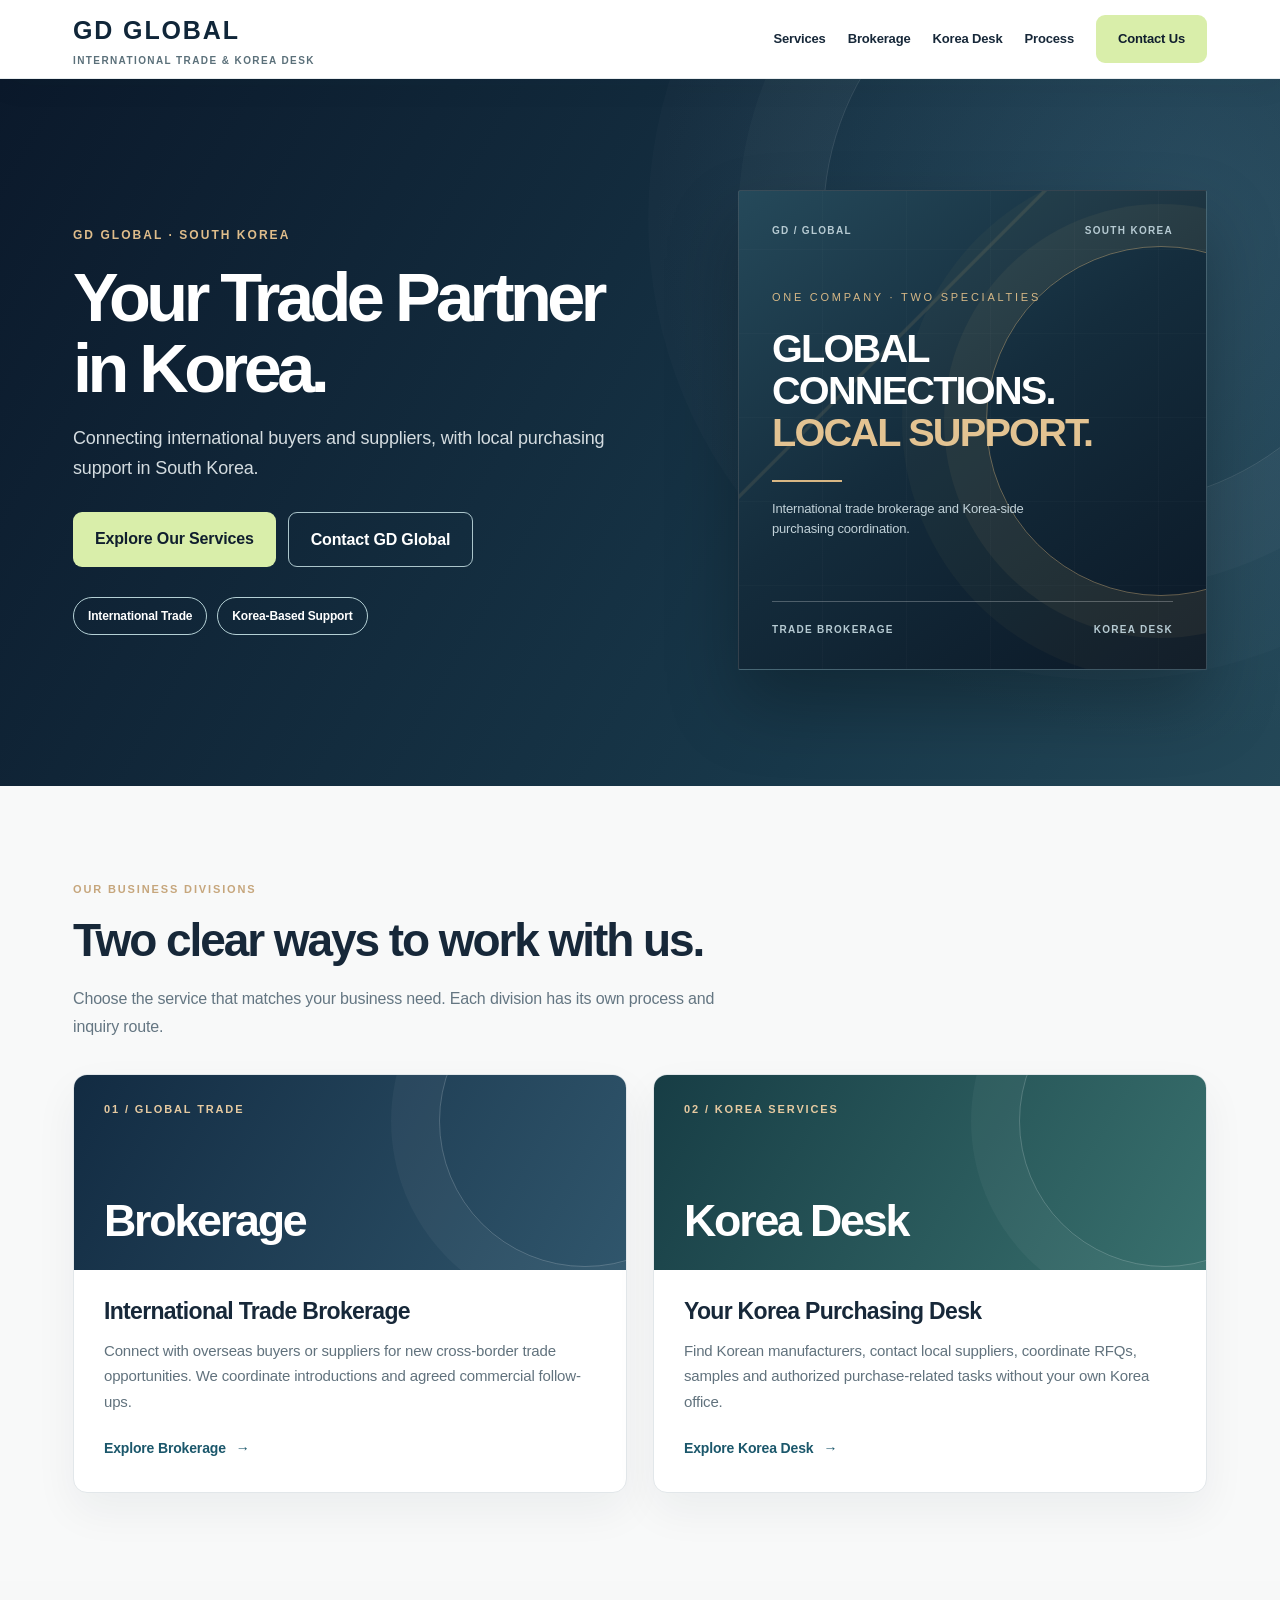
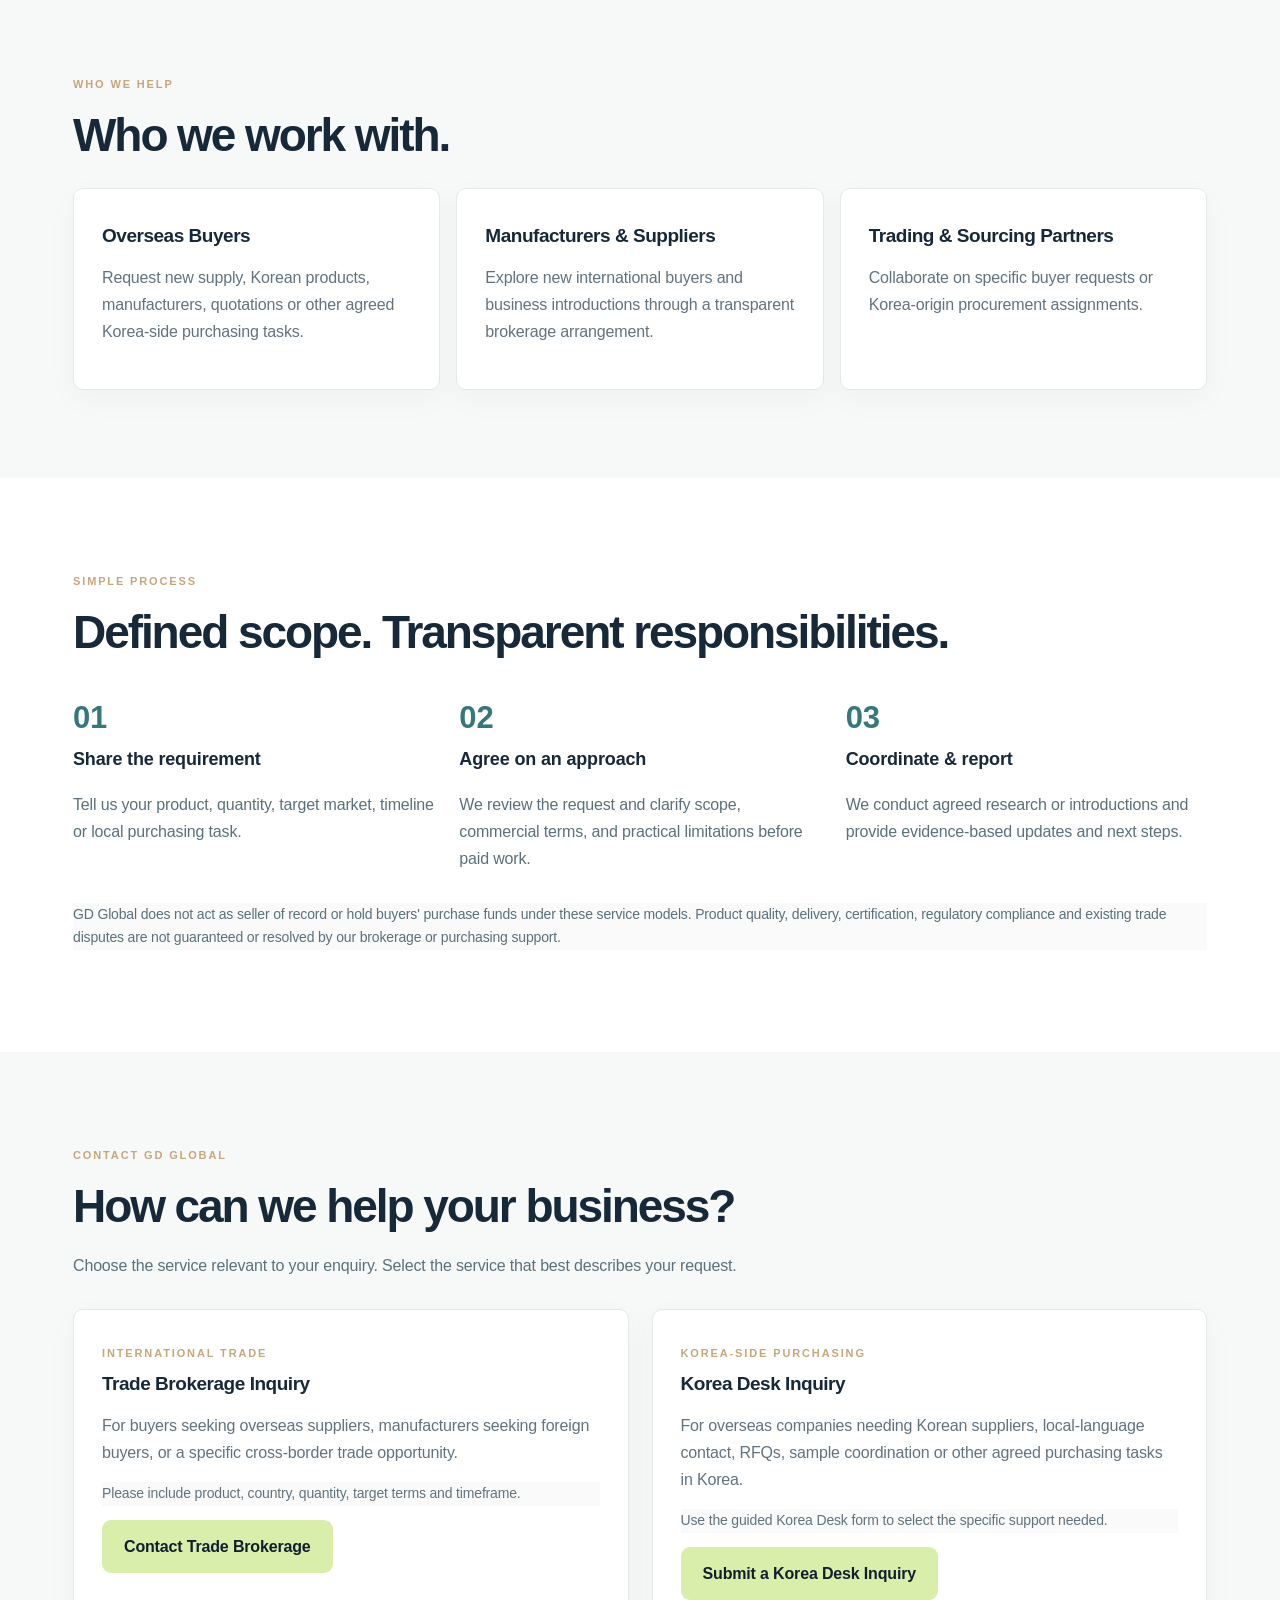
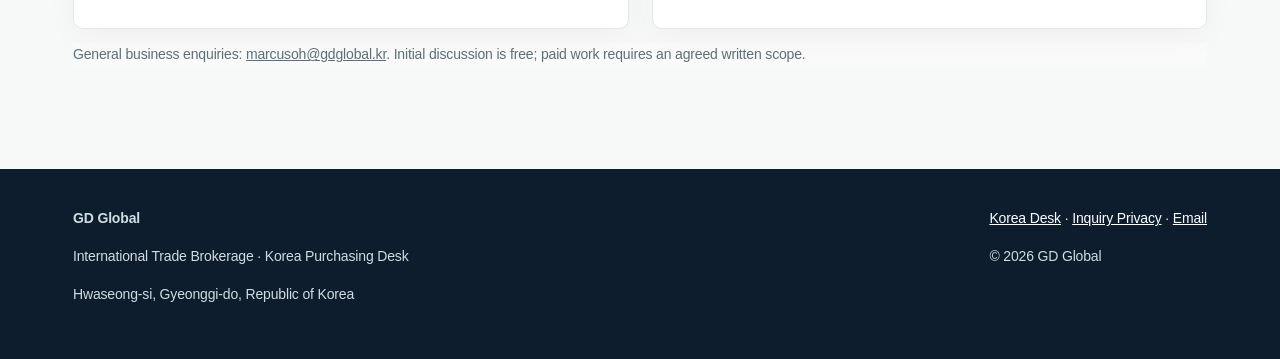
==== commit 32089a74: "Restructure GD Global homepage around single mission and two business divisions" ====
--- a/index.html
+++ b/index.html
@@ -26,11 +26,27 @@
 .impact-center p{max-width:290px!important;font-size:13px!important;color:#c1d1d8!important;line-height:1.55!important}
 @media(max-width:950px){.hero>.wrap{gap:3%;grid-template-columns:1fr 330px}.impact-visual{height:420px;padding:25px}.hero h1{font-size:clamp(39px,5vw,59px)!important}}
 @media(max-width:750px){.hero{min-height:unset!important}.hero>.wrap{display:block!important}.impact-visual{height:340px;margin-top:36px;padding:22px}.hero h1{font-size:clamp(40px,10vw,59px)!important}.impact-center strong{font-size:34px}.impact-center{padding:12px 0}.impact-center p{font-size:12px!important}}
+</style><style id="gd-division-overhaul">
+.gd-main-hero{min-height:560px!important}.gd-main-hero h1{max-width:660px!important}
+.gd-divisions{background:#f8f9f9!important}.gd-divisions .intro{max-width:670px;color:#647682}
+.gd-division-grid{display:grid;grid-template-columns:repeat(2,minmax(0,1fr));gap:26px;margin-top:34px}
+.gd-division-card{background:#fff;border:1px solid #e2e7ea;border-radius:14px;overflow:hidden;box-shadow:0 18px 44px rgba(17,41,60,.055);transition:transform .2s,box-shadow .2s}
+.gd-division-card:hover{transform:translateY(-5px);box-shadow:0 26px 58px rgba(17,41,60,.12)}
+.gd-division-art{min-height:195px;padding:25px 30px;display:flex;flex-direction:column;justify-content:space-between;color:white;position:relative;overflow:hidden}
+.gd-division-art:after{content:"";width:290px;height:290px;border:1px solid rgba(255,255,255,.2);border-radius:50%;position:absolute;right:-105px;top:-100px;box-shadow:0 0 0 48px rgba(255,255,255,.04)}
+.gd-broker-art{background:linear-gradient(120deg,#122b42,#30566c)}
+.gd-korea-art{background:linear-gradient(120deg,#173d45,#39716e)}
+.gd-division-art span{font-size:11px;letter-spacing:.17em;color:#e6caa1;font-weight:750;z-index:1}
+.gd-division-art strong{font-size:clamp(33px,3.5vw,47px);letter-spacing:-.05em;line-height:1.1;z-index:1}
+.gd-division-body{padding:27px 30px 31px}.gd-division-body h3{font-size:23px;line-height:1.25;letter-spacing:-.03em;margin:0 0 12px}
+.gd-division-body p{font-size:15px;color:#61727d;min-height:76px;margin:0 0 20px}
+.gd-division-link{font-size:14px;font-weight:750;text-decoration:none;color:#1b576b;display:inline-flex;gap:10px;align-items:center}
+.gd-division-link:hover{text-decoration:underline}
+@media(max-width:740px){.gd-division-grid{grid-template-columns:1fr}.gd-division-art{min-height:165px}.gd-division-body p{min-height:unset}.gd-main-hero{min-height:unset!important}}
 </style></head><body>
 <div id="top"></div><header><div class="wrap nav"><a class="brand" href="#top">GD GLOBAL<small>INTERNATIONAL TRADE & KOREA DESK</small></a><div class="links"><a href="#services">Services</a><a href="#brokerage">Brokerage</a><a href="#korea-desk">Korea Desk</a><a href="#how">Process</a><a class="btn primary" href="#contact">Contact Us</a></div></div></header>
-<main><section class="hero"><div class="wrap"><div class="impact-hero-copy"><div class="eyebrow">GD Global · South Korea</div><h1>Making International Trade More Accessible.</h1><p>GD Global supports cross-border business with two focused services: international buyer–supplier brokerage and practical Korea-side purchasing support.</p><div class="actions"><a class="btn" href="#services">Explore Our Services</a><a class="btn alt" href="#contact">Discuss Your Requirement</a></div><div class="pills"><span class="pill">Global Trade Brokerage</span><span class="pill">Korea Purchasing Desk</span><span class="pill">Direct Buyer–Supplier Transactions</span></div></div><aside class="impact-visual" aria-label="GD Global services"><div class="impact-orbit"></div><div class="impact-top"><span>GD / GLOBAL</span><span>SEOUL · KOREA</span></div><div class="impact-center"><span class="impact-index">01 / 02</span><strong>LOCAL<br>KNOWLEDGE.<br><em>GLOBAL REACH.</em></strong><div class="impact-line"></div><p>Connecting commercial opportunities across borders.</p></div><div class="impact-bottom"><span>TRADE BROKERAGE</span><span>KOREA PURCHASING DESK</span></div></aside></div></section>
-<section class="section" id="services"><div class="wrap"><span class="tag">ONE COMPANY · TWO SERVICE LINES</span><h2>Choose the support your business needs.</h2><p class="intro">Both services are operated by GD Global. Brokerage focuses on introducing trading counterparties. Korea Desk focuses on performing defined purchasing tasks on the ground in South Korea.</p><div class="grid2"><article class="card" id="brokerage"><span class="tag">SERVICE 01</span><h3>International Trade Brokerage</h3><p>For international buyers and sellers seeking new cross-border trading opportunities.</p><ul><li>Identify prospective overseas buyers and suppliers</li><li>Match product requests with potential sources</li><li>Coordinate RFQs and introductions</li><li>Facilitate new direct buyer–seller business</li></ul><p class="scope">Commercial model: agreed brokerage commission or individually scoped sourcing work. Parties contract and pay each other directly.</p><a class="card-link" href="#brokerage-inquiry">Discuss a trade opportunity →</a></article>
-<article class="card" id="korea-desk"><span class="tag">SERVICE 02</span><h3>Korea Desk — Local Purchasing Support</h3><p>For overseas businesses that need Korean-language contact or Korea-side purchasing work without a local team.</p><ul><li>Find Korean manufacturers, OEM/ODM and suppliers</li><li>Contact companies and coordinate RFQs</li><li>Follow up on quotes, MOQ, sample inquiries and new orders</li><li>Coordinate authorized local meetings and visits</li></ul><p class="scope">Commercial model: defined project fee, agreed monthly service, or disclosed supplier-side brokerage arrangement.</p><a class="card-link" href="/korea-desk/">Explore Korea Desk & submit an inquiry →</a></article></div></div></section>
+<main><section class="hero gd-main-hero"><div class="wrap"><div class="impact-hero-copy"><div class="eyebrow">GD GLOBAL · SOUTH KOREA</div><h1>Your Trade Partner<br>in Korea.</h1><p>Connecting international buyers and suppliers, with local purchasing support in South Korea.</p><div class="actions"><a class="btn" href="#services">Explore Our Services</a><a class="btn alt" href="#contact">Contact GD Global</a></div><div class="pills"><span class="pill">International Trade</span><span class="pill">Korea-Based Support</span></div></div><aside class="impact-visual" aria-label="GD Global service areas"><div class="impact-orbit"></div><div class="impact-top"><span>GD / GLOBAL</span><span>SOUTH KOREA</span></div><div class="impact-center"><span class="impact-index">ONE COMPANY · TWO SPECIALTIES</span><strong>GLOBAL<br>CONNECTIONS.<br><em>LOCAL SUPPORT.</em></strong><div class="impact-line"></div><p>International trade brokerage and Korea-side purchasing coordination.</p></div><div class="impact-bottom"><span>TRADE BROKERAGE</span><span>KOREA DESK</span></div></aside></div></section>
+<section class="section gd-divisions" id="services"><div class="wrap"><span class="tag">OUR BUSINESS DIVISIONS</span><h2>Two clear ways to work with us.</h2><p class="intro">Choose the service that matches your business need. Each division has its own process and inquiry route.</p><div class="gd-division-grid"><article class="gd-division-card"><div class="gd-division-art gd-broker-art"><span>01 / GLOBAL TRADE</span><strong>Brokerage</strong></div><div class="gd-division-body"><h3>International Trade Brokerage</h3><p>Connect with overseas buyers or suppliers for new cross-border trade opportunities. We coordinate introductions and agreed commercial follow-ups.</p><a href="#brokerage-inquiry" class="gd-division-link">Explore Brokerage <span aria-hidden="true">→</span></a></div></article><article class="gd-division-card"><div class="gd-division-art gd-korea-art"><span>02 / KOREA SERVICES</span><strong>Korea Desk</strong></div><div class="gd-division-body"><h3>Your Korea Purchasing Desk</h3><p>Find Korean manufacturers, contact local suppliers, coordinate RFQs, samples and authorized purchase-related tasks without your own Korea office.</p><a href="/korea-desk/" class="gd-division-link">Explore Korea Desk <span aria-hidden="true">→</span></a></div></article></div></div></section>
 <section class="section light" id="who"><div class="wrap"><span class="tag">WHO WE HELP</span><h2>Who we work with.</h2><div class="grid3"><article class="card"><h3>Overseas Buyers</h3><p>Request new supply, Korean products, manufacturers, quotations or other agreed Korea-side purchasing tasks.</p></article><article class="card"><h3>Manufacturers & Suppliers</h3><p>Explore new international buyers and business introductions through a transparent brokerage arrangement.</p></article><article class="card"><h3>Trading & Sourcing Partners</h3><p>Collaborate on specific buyer requests or Korea-origin procurement assignments.</p></article></div></div></section>
 <section class="section" id="how"><div class="wrap"><span class="tag">SIMPLE PROCESS</span><h2>Defined scope. Transparent responsibilities.</h2><div class="steps"><div class="step"><b>01</b><strong>Share the requirement</strong><p>Tell us your product, quantity, target market, timeline or local purchasing task.</p></div><div class="step"><b>02</b><strong>Agree on an approach</strong><p>We review the request and clarify scope, commercial terms, and practical limitations before paid work.</p></div><div class="step"><b>03</b><strong>Coordinate & report</strong><p>We conduct agreed research or introductions and provide evidence-based updates and next steps.</p></div></div><p class="note">GD Global does not act as seller of record or hold buyers' purchase funds under these service models. Product quality, delivery, certification, regulatory compliance and existing trade disputes are not guaranteed or resolved by our brokerage or purchasing support.</p></div></section>
 <section class="section light" id="contact"><div class="wrap"><span class="tag">CONTACT GD GLOBAL</span><h2>How can we help your business?</h2><p class="intro">Choose the service relevant to your enquiry. Select the service that best describes your request.</p><div class="grid2">
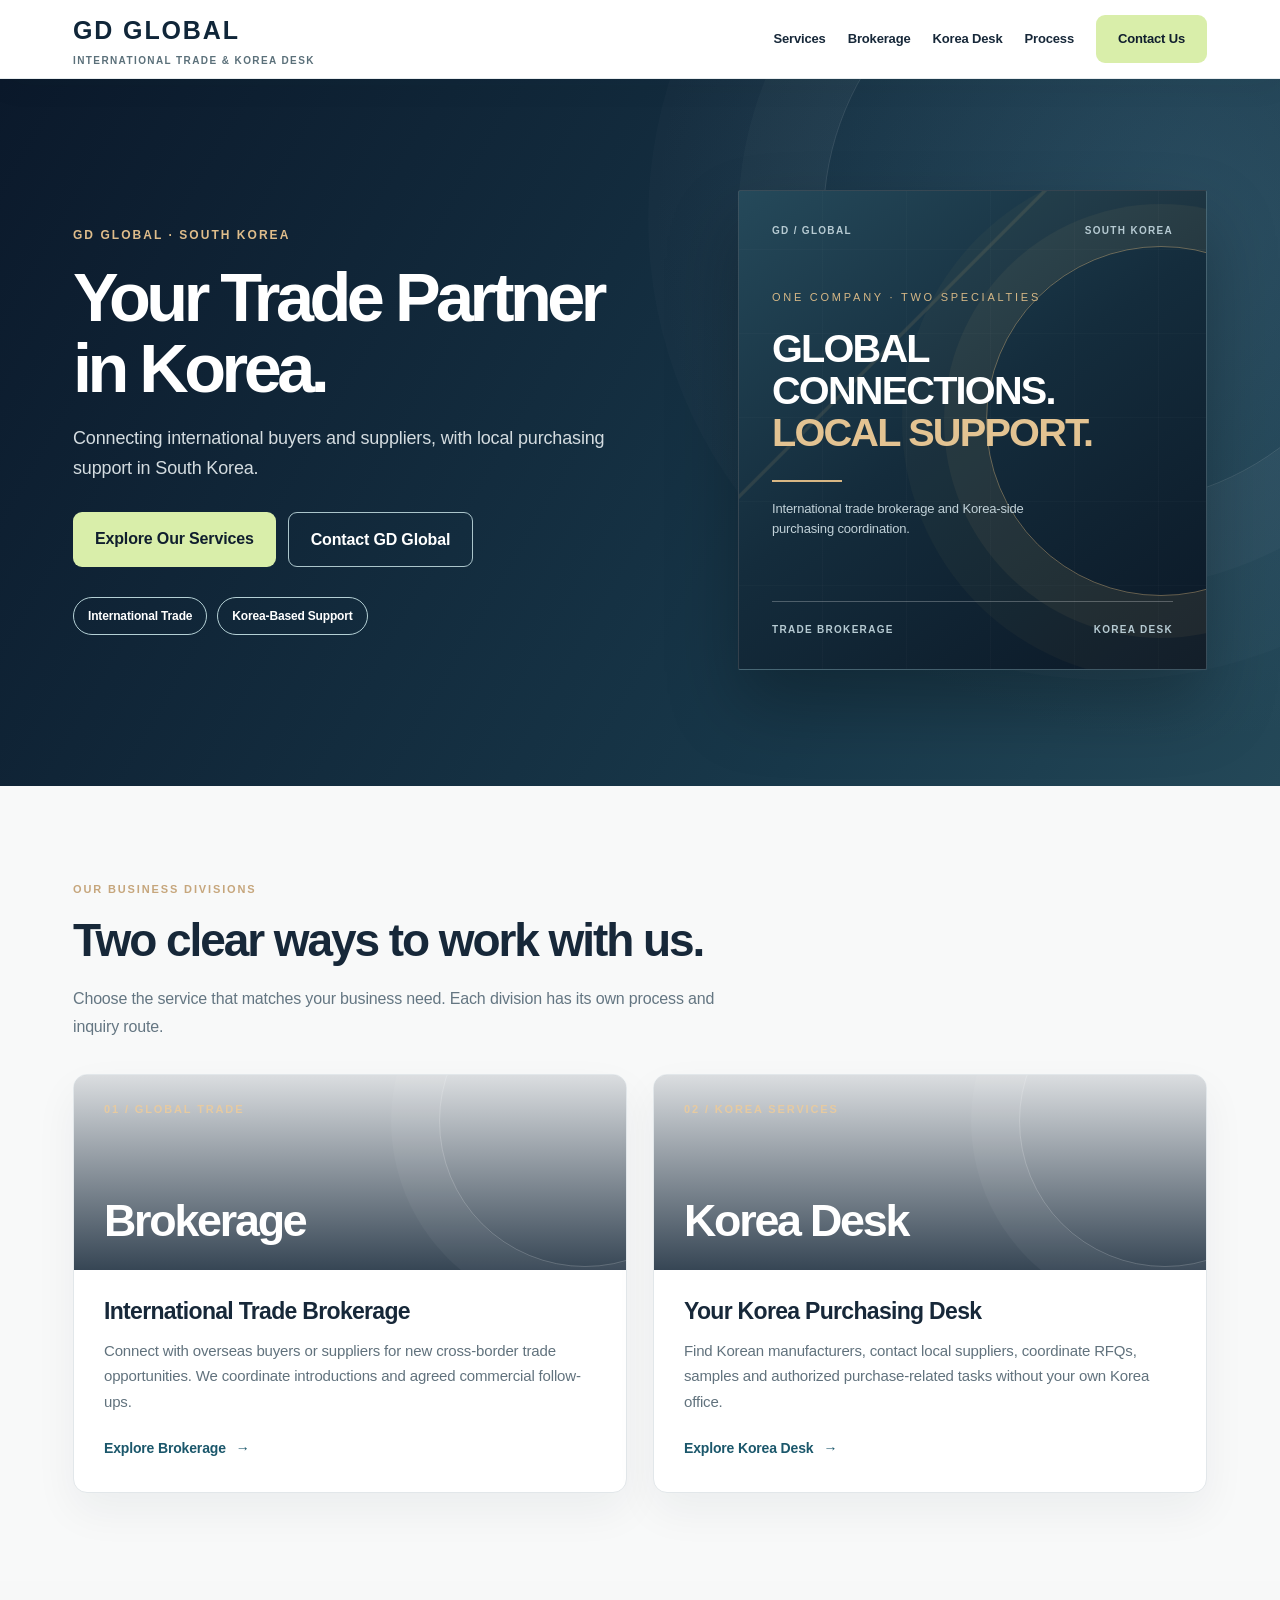
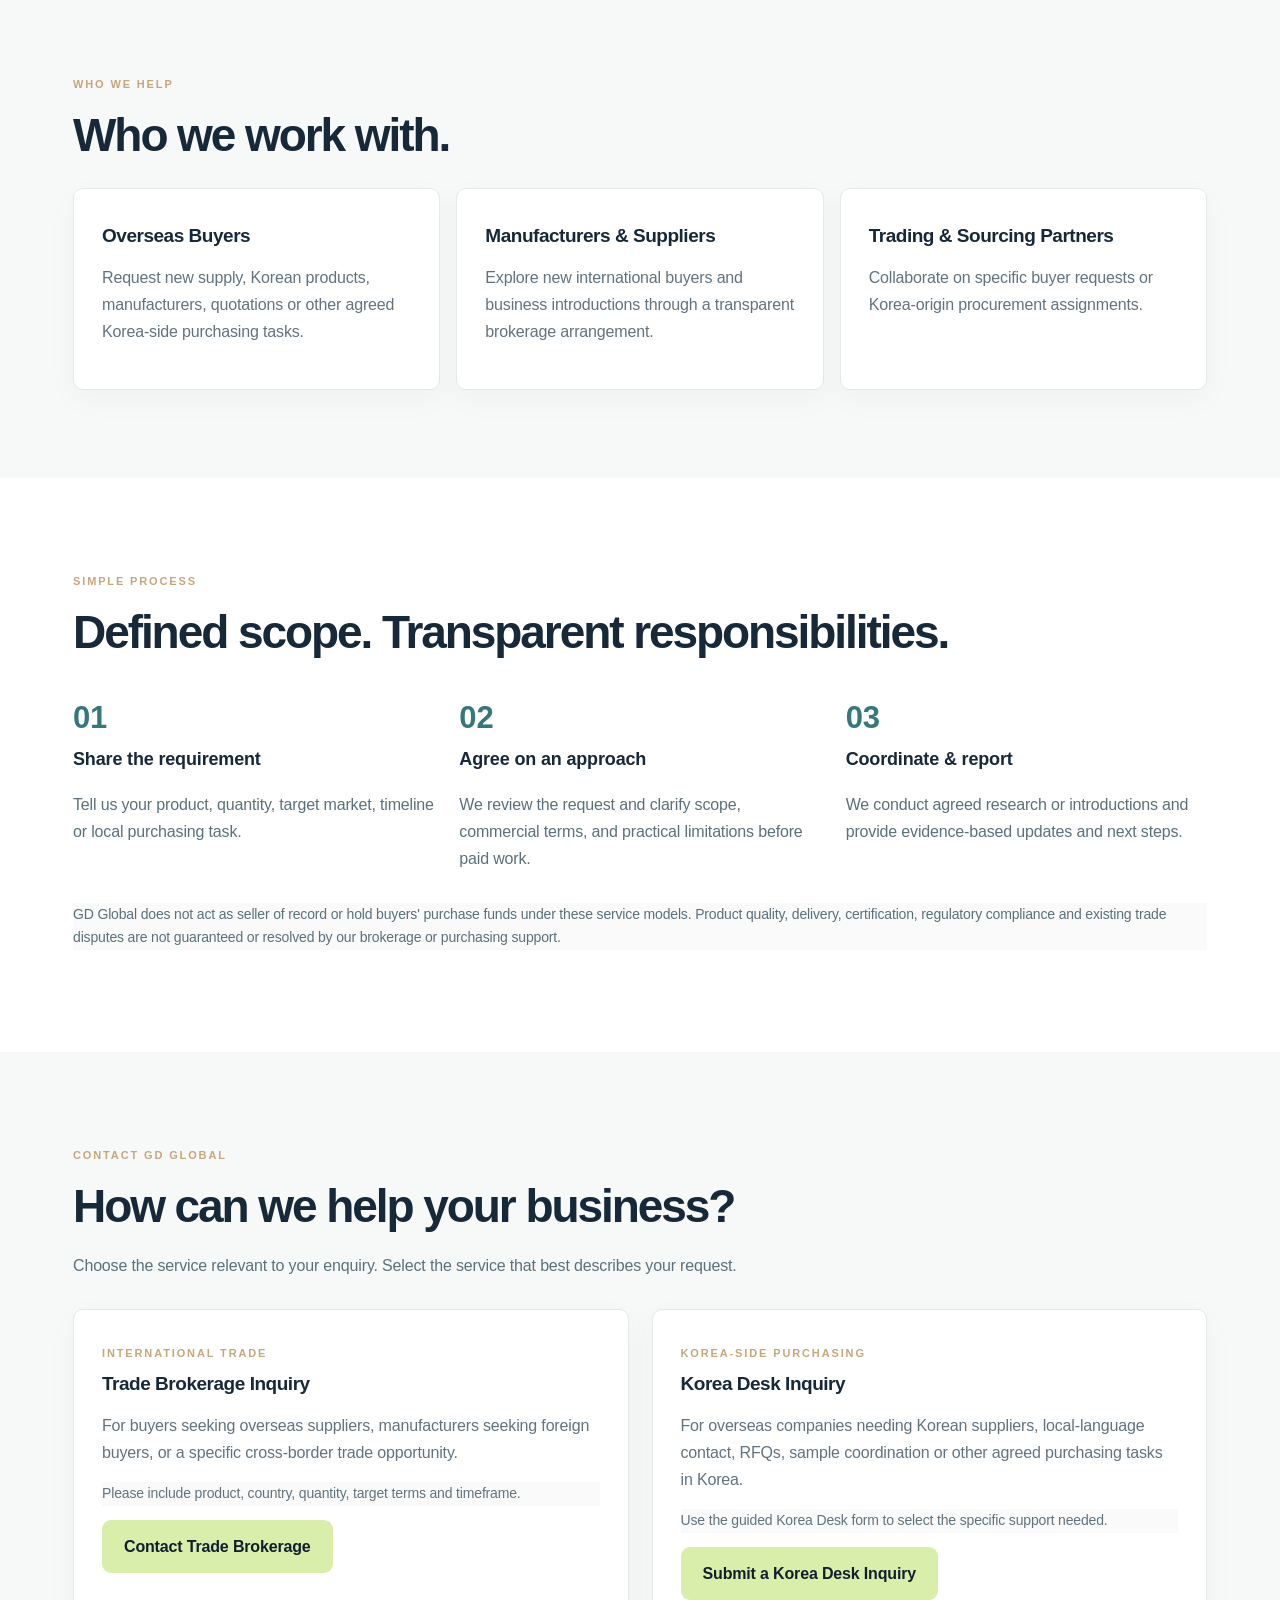
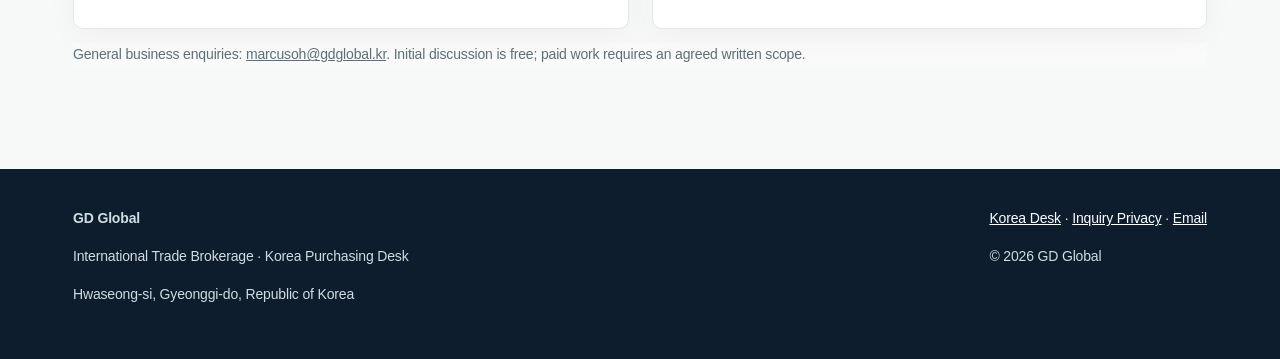
==== commit 5c0e4d3e: "Add photographic imagery to homepage division cards" ====
--- a/index.html
+++ b/index.html
@@ -46,7 +46,7 @@
 </style></head><body>
 <div id="top"></div><header><div class="wrap nav"><a class="brand" href="#top">GD GLOBAL<small>INTERNATIONAL TRADE & KOREA DESK</small></a><div class="links"><a href="#services">Services</a><a href="#brokerage">Brokerage</a><a href="#korea-desk">Korea Desk</a><a href="#how">Process</a><a class="btn primary" href="#contact">Contact Us</a></div></div></header>
 <main><section class="hero gd-main-hero"><div class="wrap"><div class="impact-hero-copy"><div class="eyebrow">GD GLOBAL · SOUTH KOREA</div><h1>Your Trade Partner<br>in Korea.</h1><p>Connecting international buyers and suppliers, with local purchasing support in South Korea.</p><div class="actions"><a class="btn" href="#services">Explore Our Services</a><a class="btn alt" href="#contact">Contact GD Global</a></div><div class="pills"><span class="pill">International Trade</span><span class="pill">Korea-Based Support</span></div></div><aside class="impact-visual" aria-label="GD Global service areas"><div class="impact-orbit"></div><div class="impact-top"><span>GD / GLOBAL</span><span>SOUTH KOREA</span></div><div class="impact-center"><span class="impact-index">ONE COMPANY · TWO SPECIALTIES</span><strong>GLOBAL<br>CONNECTIONS.<br><em>LOCAL SUPPORT.</em></strong><div class="impact-line"></div><p>International trade brokerage and Korea-side purchasing coordination.</p></div><div class="impact-bottom"><span>TRADE BROKERAGE</span><span>KOREA DESK</span></div></aside></div></section>
-<section class="section gd-divisions" id="services"><div class="wrap"><span class="tag">OUR BUSINESS DIVISIONS</span><h2>Two clear ways to work with us.</h2><p class="intro">Choose the service that matches your business need. Each division has its own process and inquiry route.</p><div class="gd-division-grid"><article class="gd-division-card"><div class="gd-division-art gd-broker-art"><span>01 / GLOBAL TRADE</span><strong>Brokerage</strong></div><div class="gd-division-body"><h3>International Trade Brokerage</h3><p>Connect with overseas buyers or suppliers for new cross-border trade opportunities. We coordinate introductions and agreed commercial follow-ups.</p><a href="#brokerage-inquiry" class="gd-division-link">Explore Brokerage <span aria-hidden="true">→</span></a></div></article><article class="gd-division-card"><div class="gd-division-art gd-korea-art"><span>02 / KOREA SERVICES</span><strong>Korea Desk</strong></div><div class="gd-division-body"><h3>Your Korea Purchasing Desk</h3><p>Find Korean manufacturers, contact local suppliers, coordinate RFQs, samples and authorized purchase-related tasks without your own Korea office.</p><a href="/korea-desk/" class="gd-division-link">Explore Korea Desk <span aria-hidden="true">→</span></a></div></article></div></div></section>
+<section class="section gd-divisions" id="services"><div class="wrap"><span class="tag">OUR BUSINESS DIVISIONS</span><h2>Two clear ways to work with us.</h2><p class="intro">Choose the service that matches your business need. Each division has its own process and inquiry route.</p><div class="gd-division-grid"><article class="gd-division-card"><div class="gd-division-art gd-broker-art" style="background-image:linear-gradient(0deg,rgba(10,29,47,.82),rgba(10,29,47,.15)),url(https://images.unsplash.com/photo-1494412519320-aa613dfb7738?auto=format%26fit=crop%26w=1200%26q=82);background-size:cover;background-position:center"><span>01 / GLOBAL TRADE</span><strong>Brokerage</strong></div><div class="gd-division-body"><h3>International Trade Brokerage</h3><p>Connect with overseas buyers or suppliers for new cross-border trade opportunities. We coordinate introductions and agreed commercial follow-ups.</p><a href="/brokerage/" class="gd-division-link">Explore Brokerage <span aria-hidden="true">→</span></a></div></article><article class="gd-division-card"><div class="gd-division-art gd-korea-art" style="background-image:linear-gradient(0deg,rgba(10,29,47,.82),rgba(10,29,47,.15)),url(https://images.unsplash.com/photo-1565514020179-026b92b84bb6?auto=format%26fit=crop%26w=1200%26q=82);background-size:cover;background-position:center"><span>02 / KOREA SERVICES</span><strong>Korea Desk</strong></div><div class="gd-division-body"><h3>Your Korea Purchasing Desk</h3><p>Find Korean manufacturers, contact local suppliers, coordinate RFQs, samples and authorized purchase-related tasks without your own Korea office.</p><a href="/korea-desk/" class="gd-division-link">Explore Korea Desk <span aria-hidden="true">→</span></a></div></article></div></div></section>
 <section class="section light" id="who"><div class="wrap"><span class="tag">WHO WE HELP</span><h2>Who we work with.</h2><div class="grid3"><article class="card"><h3>Overseas Buyers</h3><p>Request new supply, Korean products, manufacturers, quotations or other agreed Korea-side purchasing tasks.</p></article><article class="card"><h3>Manufacturers & Suppliers</h3><p>Explore new international buyers and business introductions through a transparent brokerage arrangement.</p></article><article class="card"><h3>Trading & Sourcing Partners</h3><p>Collaborate on specific buyer requests or Korea-origin procurement assignments.</p></article></div></div></section>
 <section class="section" id="how"><div class="wrap"><span class="tag">SIMPLE PROCESS</span><h2>Defined scope. Transparent responsibilities.</h2><div class="steps"><div class="step"><b>01</b><strong>Share the requirement</strong><p>Tell us your product, quantity, target market, timeline or local purchasing task.</p></div><div class="step"><b>02</b><strong>Agree on an approach</strong><p>We review the request and clarify scope, commercial terms, and practical limitations before paid work.</p></div><div class="step"><b>03</b><strong>Coordinate & report</strong><p>We conduct agreed research or introductions and provide evidence-based updates and next steps.</p></div></div><p class="note">GD Global does not act as seller of record or hold buyers' purchase funds under these service models. Product quality, delivery, certification, regulatory compliance and existing trade disputes are not guaranteed or resolved by our brokerage or purchasing support.</p></div></section>
 <section class="section light" id="contact"><div class="wrap"><span class="tag">CONTACT GD GLOBAL</span><h2>How can we help your business?</h2><p class="intro">Choose the service relevant to your enquiry. Select the service that best describes your request.</p><div class="grid2">
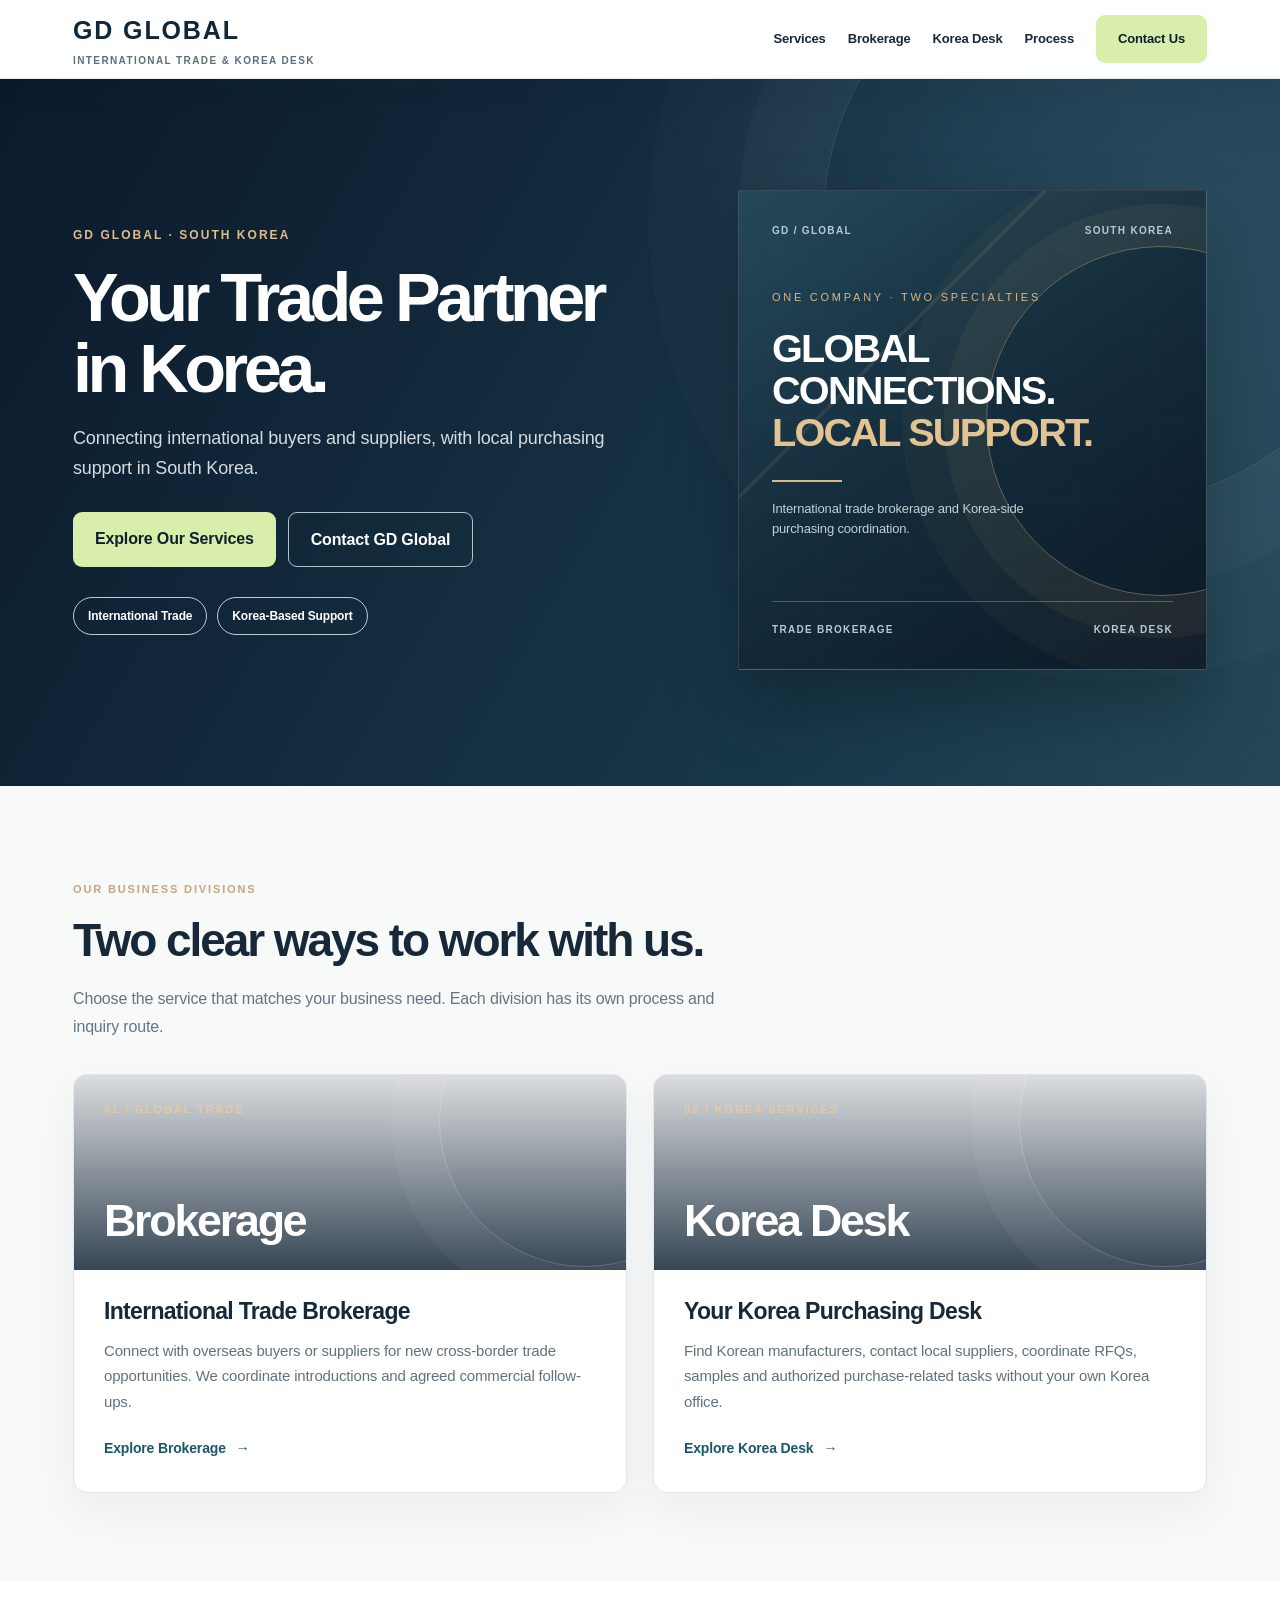
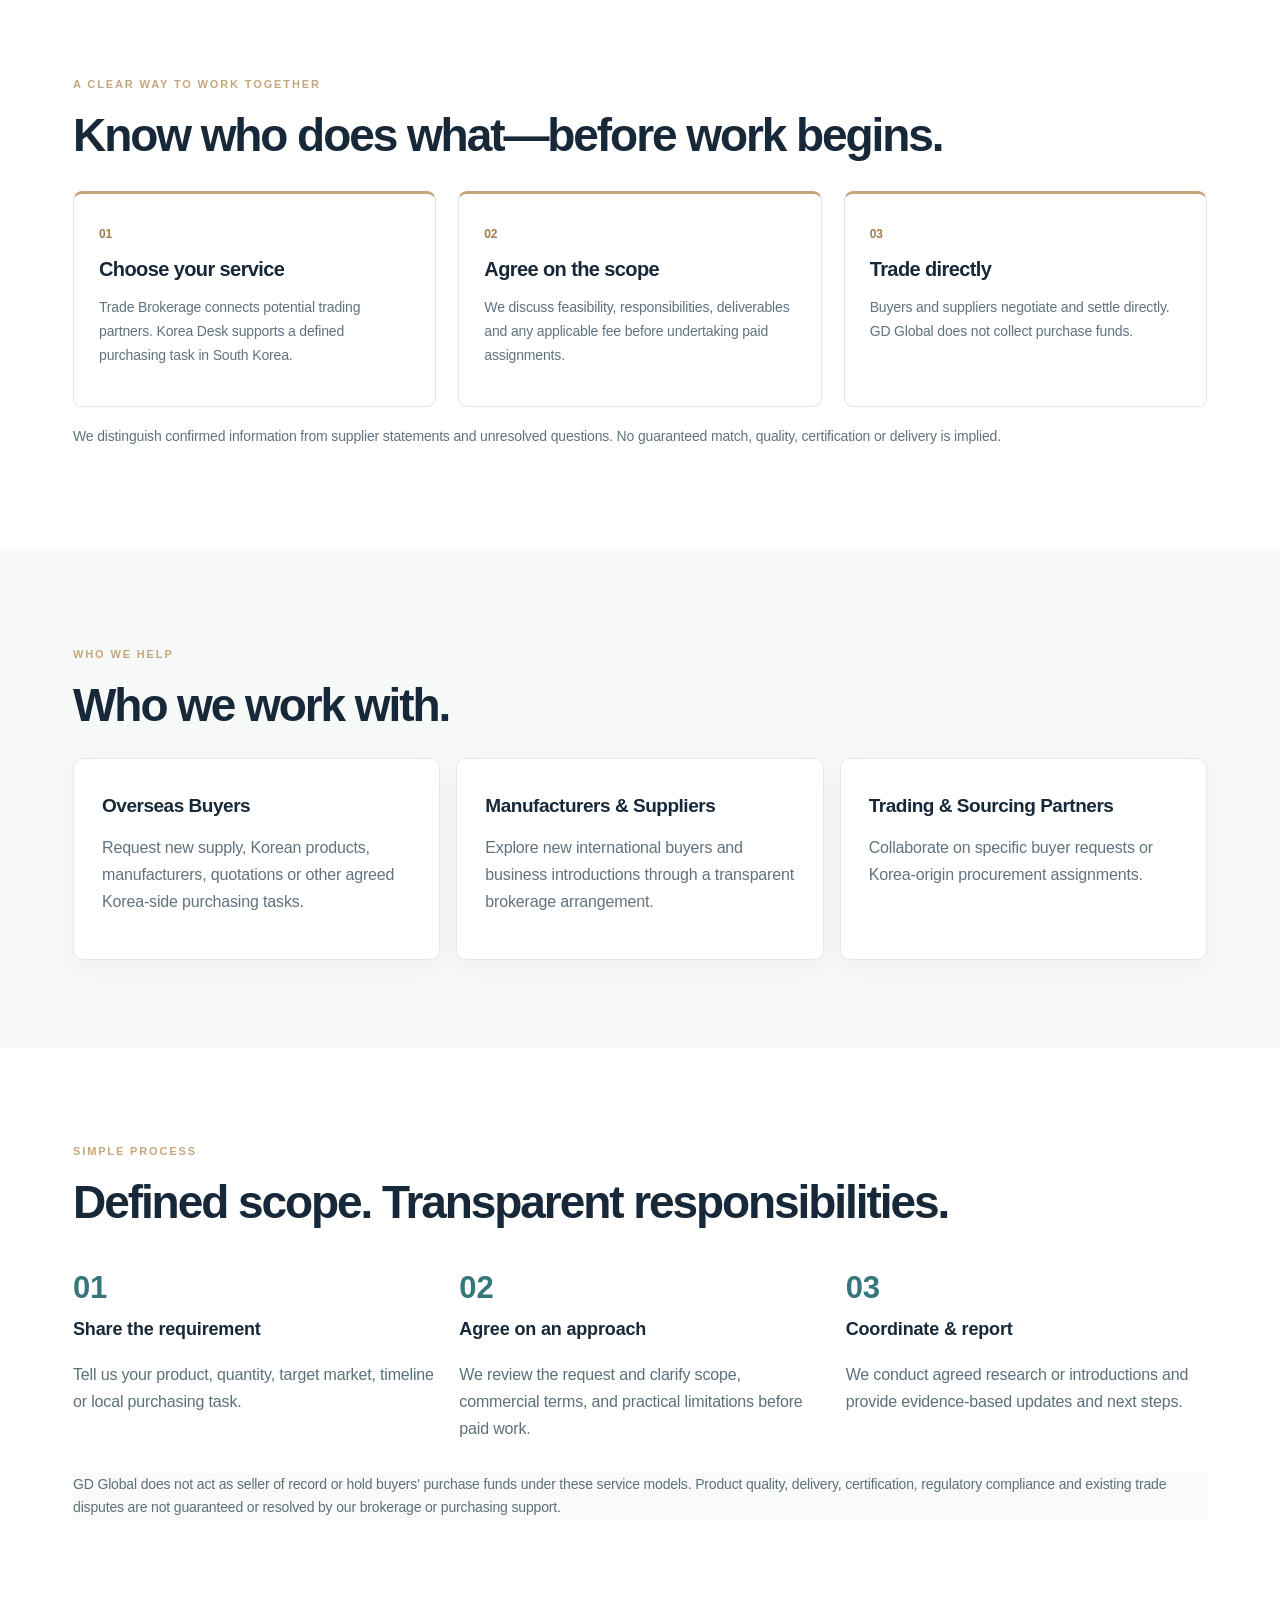
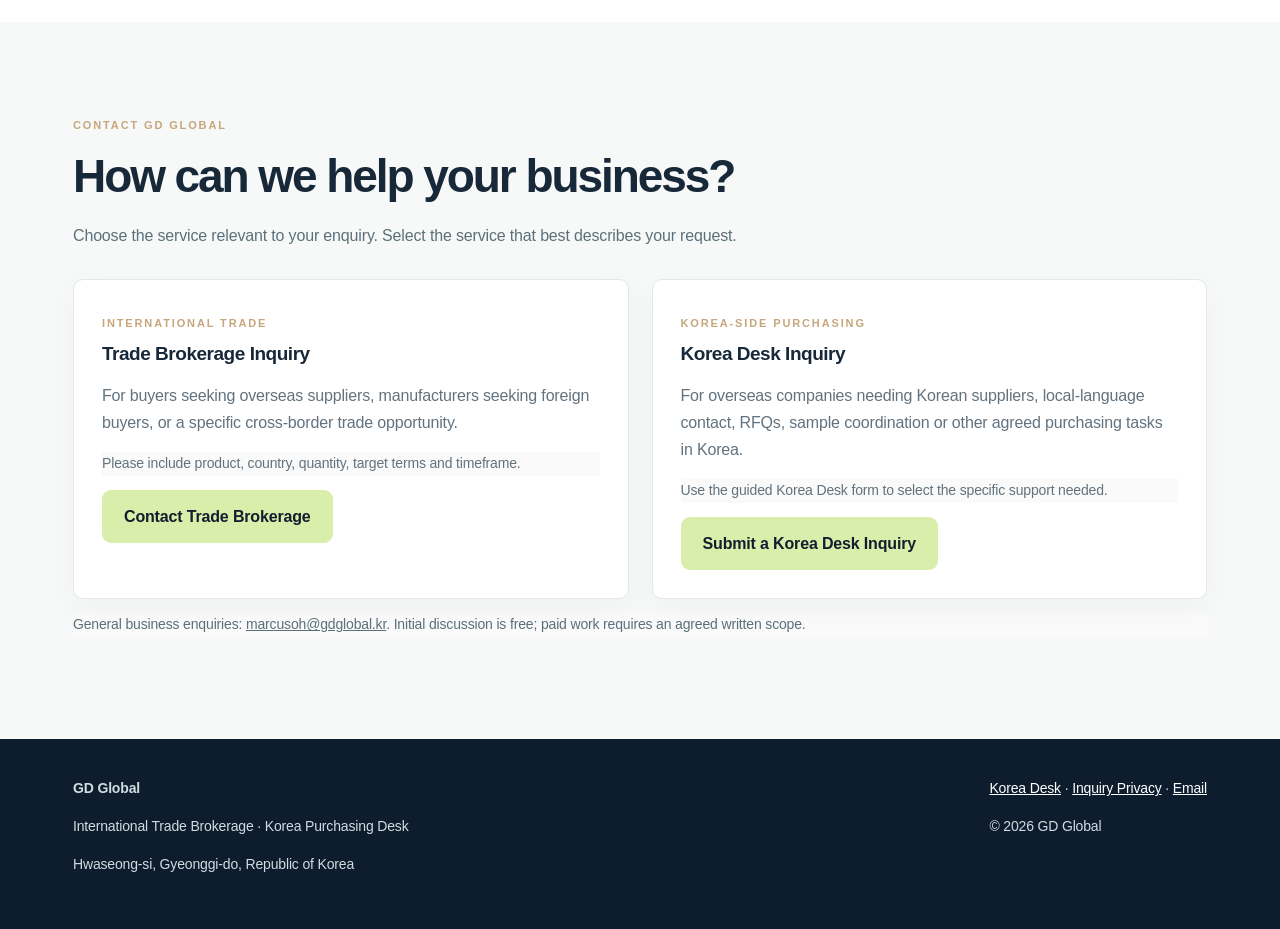
==== commit eaabca7b: "Strengthen GD Global buyer confidence and service clarity: index.html" ====
--- a/index.html
+++ b/index.html
@@ -43,11 +43,11 @@
 .gd-division-link{font-size:14px;font-weight:750;text-decoration:none;color:#1b576b;display:inline-flex;gap:10px;align-items:center}
 .gd-division-link:hover{text-decoration:underline}
 @media(max-width:740px){.gd-division-grid{grid-template-columns:1fr}.gd-division-art{min-height:165px}.gd-division-body p{min-height:unset}.gd-main-hero{min-height:unset!important}}
-</style></head><body>
-<div id="top"></div><header><div class="wrap nav"><a class="brand" href="#top">GD GLOBAL<small>INTERNATIONAL TRADE & KOREA DESK</small></a><div class="links"><a href="#services">Services</a><a href="#brokerage">Brokerage</a><a href="#korea-desk">Korea Desk</a><a href="#how">Process</a><a class="btn primary" href="#contact">Contact Us</a></div></div></header>
+</style><style>.gd-assurance{background:#fff}.gd-assurance-grid{display:grid;grid-template-columns:repeat(3,1fr);gap:22px;margin-top:28px}.gd-assurance-grid article{padding:25px;border:1px solid #dfe6e9;border-top:3px solid #c5a47a;border-radius:9px}.gd-assurance-grid strong{font-size:12px;color:#a47c4e}.gd-assurance-grid h3{margin:11px 0;font-size:20px}.gd-assurance-grid p,.gd-assurance-note{color:#60727e;font-size:14px}.gd-assurance-note{margin-top:18px}@media(max-width:760px){.gd-assurance-grid{grid-template-columns:1fr}}</style></head><body>
+<div id="top"></div><header><div class="wrap nav"><a class="brand" href="#top">GD GLOBAL<small>INTERNATIONAL TRADE & KOREA DESK</small></a><div class="links"><a href="#services">Services</a><a href="https://www.gdglobal.kr/brokerage/" title="Open Brokerage service page">Brokerage</a><a href="https://www.gdglobal.kr/korea-desk/" title="Open Korea Desk service page">Korea Desk</a><a href="#how">Process</a><a class="btn primary" href="#contact">Contact Us</a></div></div></header>
 <main><section class="hero gd-main-hero"><div class="wrap"><div class="impact-hero-copy"><div class="eyebrow">GD GLOBAL · SOUTH KOREA</div><h1>Your Trade Partner<br>in Korea.</h1><p>Connecting international buyers and suppliers, with local purchasing support in South Korea.</p><div class="actions"><a class="btn" href="#services">Explore Our Services</a><a class="btn alt" href="#contact">Contact GD Global</a></div><div class="pills"><span class="pill">International Trade</span><span class="pill">Korea-Based Support</span></div></div><aside class="impact-visual" aria-label="GD Global service areas"><div class="impact-orbit"></div><div class="impact-top"><span>GD / GLOBAL</span><span>SOUTH KOREA</span></div><div class="impact-center"><span class="impact-index">ONE COMPANY · TWO SPECIALTIES</span><strong>GLOBAL<br>CONNECTIONS.<br><em>LOCAL SUPPORT.</em></strong><div class="impact-line"></div><p>International trade brokerage and Korea-side purchasing coordination.</p></div><div class="impact-bottom"><span>TRADE BROKERAGE</span><span>KOREA DESK</span></div></aside></div></section>
 <section class="section gd-divisions" id="services"><div class="wrap"><span class="tag">OUR BUSINESS DIVISIONS</span><h2>Two clear ways to work with us.</h2><p class="intro">Choose the service that matches your business need. Each division has its own process and inquiry route.</p><div class="gd-division-grid"><article class="gd-division-card"><div class="gd-division-art gd-broker-art" style="background-image:linear-gradient(0deg,rgba(10,29,47,.82),rgba(10,29,47,.15)),url(https://images.unsplash.com/photo-1494412519320-aa613dfb7738?auto=format%26fit=crop%26w=1200%26q=82);background-size:cover;background-position:center"><span>01 / GLOBAL TRADE</span><strong>Brokerage</strong></div><div class="gd-division-body"><h3>International Trade Brokerage</h3><p>Connect with overseas buyers or suppliers for new cross-border trade opportunities. We coordinate introductions and agreed commercial follow-ups.</p><a href="/brokerage/" class="gd-division-link">Explore Brokerage <span aria-hidden="true">→</span></a></div></article><article class="gd-division-card"><div class="gd-division-art gd-korea-art" style="background-image:linear-gradient(0deg,rgba(10,29,47,.82),rgba(10,29,47,.15)),url(https://images.unsplash.com/photo-1565514020179-026b92b84bb6?auto=format%26fit=crop%26w=1200%26q=82);background-size:cover;background-position:center"><span>02 / KOREA SERVICES</span><strong>Korea Desk</strong></div><div class="gd-division-body"><h3>Your Korea Purchasing Desk</h3><p>Find Korean manufacturers, contact local suppliers, coordinate RFQs, samples and authorized purchase-related tasks without your own Korea office.</p><a href="/korea-desk/" class="gd-division-link">Explore Korea Desk <span aria-hidden="true">→</span></a></div></article></div></div></section>
-<section class="section light" id="who"><div class="wrap"><span class="tag">WHO WE HELP</span><h2>Who we work with.</h2><div class="grid3"><article class="card"><h3>Overseas Buyers</h3><p>Request new supply, Korean products, manufacturers, quotations or other agreed Korea-side purchasing tasks.</p></article><article class="card"><h3>Manufacturers & Suppliers</h3><p>Explore new international buyers and business introductions through a transparent brokerage arrangement.</p></article><article class="card"><h3>Trading & Sourcing Partners</h3><p>Collaborate on specific buyer requests or Korea-origin procurement assignments.</p></article></div></div></section>
+<section class="section gd-assurance" id="why-gd"><div class="wrap"><span class="tag">A CLEAR WAY TO WORK TOGETHER</span><h2>Know who does what—before work begins.</h2><div class="gd-assurance-grid"><article><strong>01</strong><h3>Choose your service</h3><p>Trade Brokerage connects potential trading partners. Korea Desk supports a defined purchasing task in South Korea.</p></article><article><strong>02</strong><h3>Agree on the scope</h3><p>We discuss feasibility, responsibilities, deliverables and any applicable fee before undertaking paid assignments.</p></article><article><strong>03</strong><h3>Trade directly</h3><p>Buyers and suppliers negotiate and settle directly. GD Global does not collect purchase funds.</p></article></div><p class="gd-assurance-note">We distinguish confirmed information from supplier statements and unresolved questions. No guaranteed match, quality, certification or delivery is implied.</p></div></section><section class="section light" id="who"><div class="wrap"><span class="tag">WHO WE HELP</span><h2>Who we work with.</h2><div class="grid3"><article class="card"><h3>Overseas Buyers</h3><p>Request new supply, Korean products, manufacturers, quotations or other agreed Korea-side purchasing tasks.</p></article><article class="card"><h3>Manufacturers & Suppliers</h3><p>Explore new international buyers and business introductions through a transparent brokerage arrangement.</p></article><article class="card"><h3>Trading & Sourcing Partners</h3><p>Collaborate on specific buyer requests or Korea-origin procurement assignments.</p></article></div></div></section>
 <section class="section" id="how"><div class="wrap"><span class="tag">SIMPLE PROCESS</span><h2>Defined scope. Transparent responsibilities.</h2><div class="steps"><div class="step"><b>01</b><strong>Share the requirement</strong><p>Tell us your product, quantity, target market, timeline or local purchasing task.</p></div><div class="step"><b>02</b><strong>Agree on an approach</strong><p>We review the request and clarify scope, commercial terms, and practical limitations before paid work.</p></div><div class="step"><b>03</b><strong>Coordinate & report</strong><p>We conduct agreed research or introductions and provide evidence-based updates and next steps.</p></div></div><p class="note">GD Global does not act as seller of record or hold buyers' purchase funds under these service models. Product quality, delivery, certification, regulatory compliance and existing trade disputes are not guaranteed or resolved by our brokerage or purchasing support.</p></div></section>
 <section class="section light" id="contact"><div class="wrap"><span class="tag">CONTACT GD GLOBAL</span><h2>How can we help your business?</h2><p class="intro">Choose the service relevant to your enquiry. Select the service that best describes your request.</p><div class="grid2">
 <article class="card" id="brokerage-inquiry"><span class="tag">INTERNATIONAL TRADE</span><h3>Trade Brokerage Inquiry</h3><p>For buyers seeking overseas suppliers, manufacturers seeking foreign buyers, or a specific cross-border trade opportunity.</p><p class="note">Please include product, country, quantity, target terms and timeframe.</p><a class="btn" href="#brokerage-inquiry" data-inquiry="Trade Brokerage">Contact Trade Brokerage</a></article>
